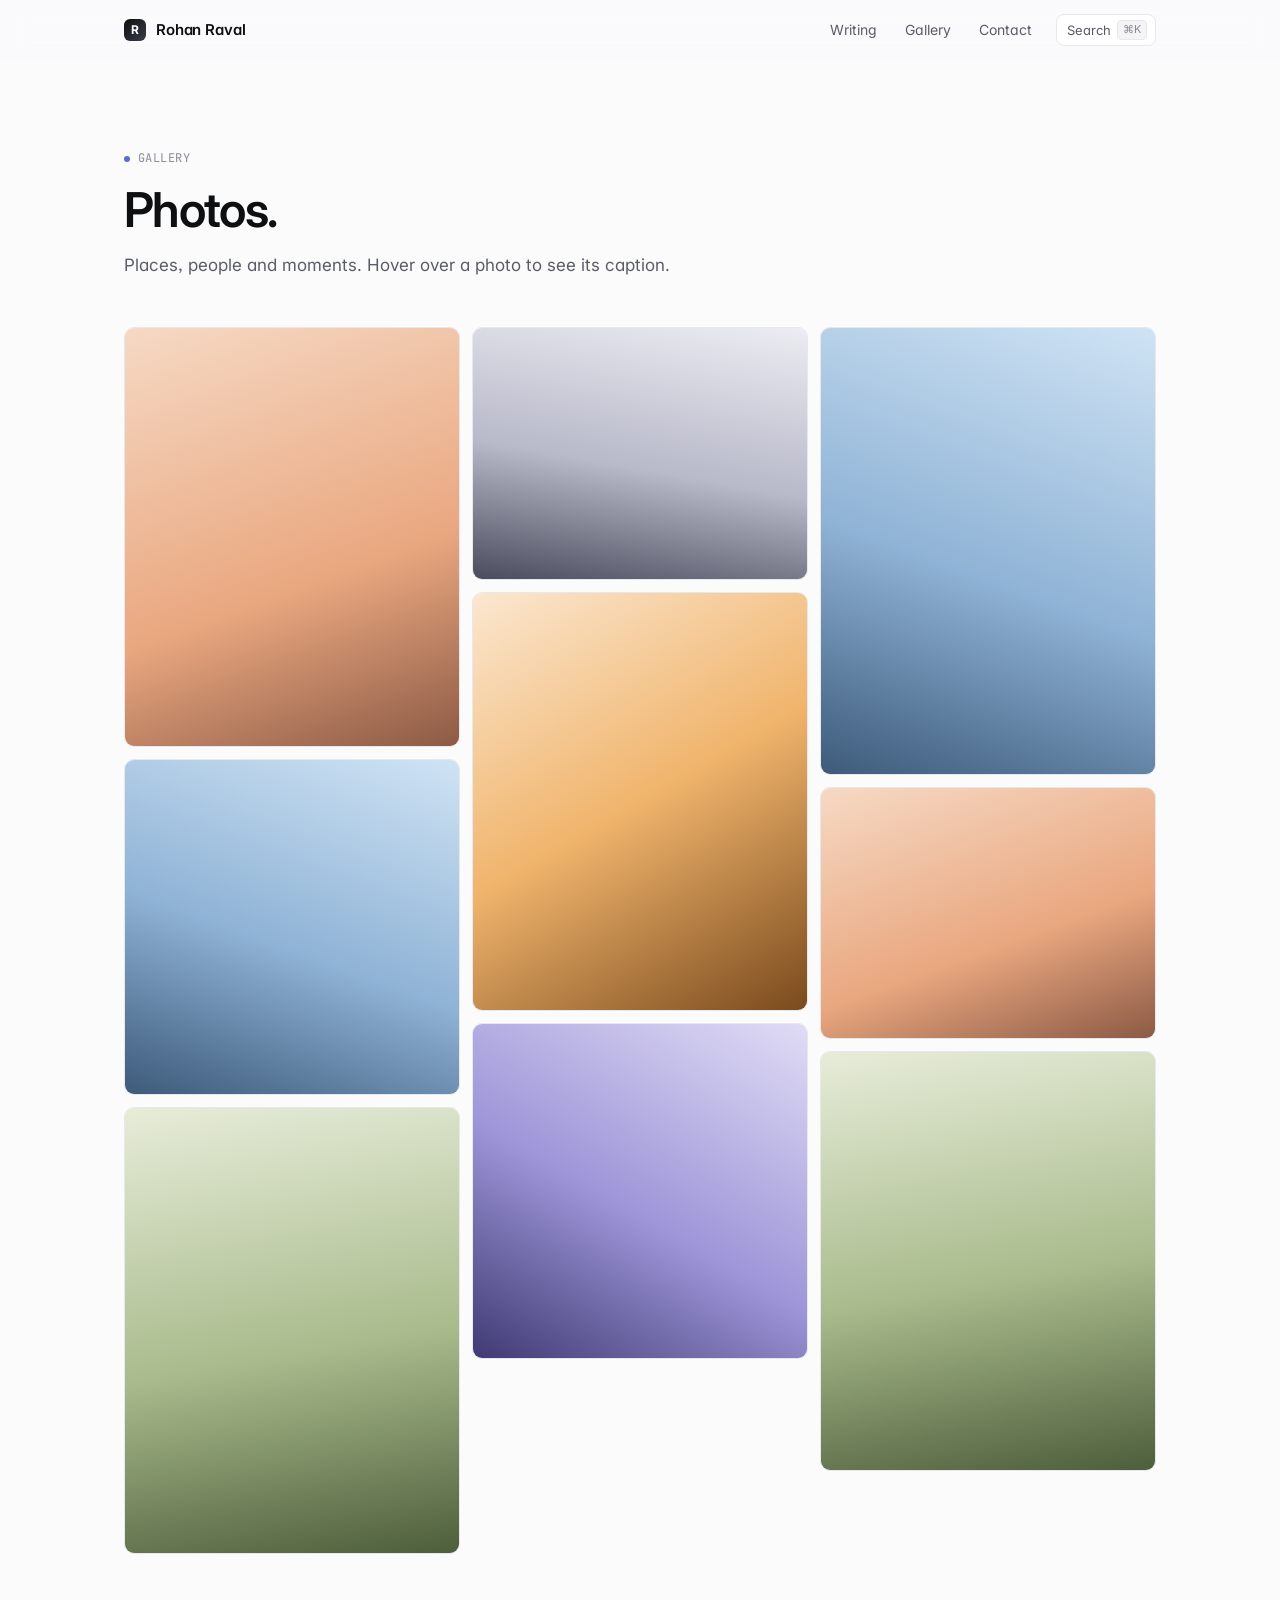
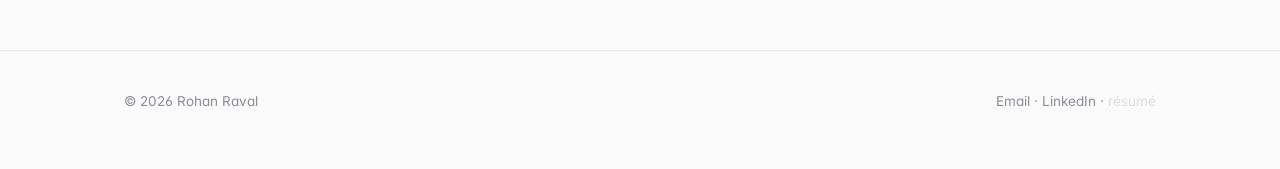
==== gallery.html @ f9b15b2a "Add Linear-inspired light-mode personal site Co-Authored-By: Claude Opus 5.5 <noreply@anthropic.com>" ====
<!doctype html>
<html lang="en">
<head>
  <meta charset="utf-8" />
  <meta name="viewport" content="width=device-width, initial-scale=1" />
  <title>Gallery · Rohan Raval</title>
  <link rel="preconnect" href="https://fonts.googleapis.com" />
  <link rel="preconnect" href="https://fonts.gstatic.com" crossorigin />
  <link href="https://fonts.googleapis.com/css2?family=Inter:wght@400;500;600;700&family=JetBrains+Mono:wght@400;500&display=swap" rel="stylesheet" />
  <link rel="stylesheet" href="assets/style.css" />
</head>
<body>

<nav class="nav">
  <div class="wrap">
    <a href="index.html" class="logo"><span class="logo-mark">R</span>Rohan Raval</a>
    <div class="nav-links">
      <a href="index.html#writing" class="hide-sm">Writing</a>
      <a href="gallery.html" class="hide-sm">Gallery</a>
      <a href="index.html#contact">Contact</a>
      <button class="kbd-btn" data-cmdk><span class="label">Search</span><kbd>⌘K</kbd></button>
    </div>
  </div>
</nav>

<section style="padding: 88px 0 96px">
  <div class="wrap">
    <div class="section-head reveal">
      <div>
        <p class="eyebrow"><span class="dot"></span>Gallery</p>
        <h2 class="title">Photos.</h2>
        <p class="sub">Places, people and moments. Hover over a photo to see its caption.</p>
      </div>
    </div>
    <!-- Replace each .ph div with <img src="photos/your-photo.jpg" alt="…"> -->
    <div class="gallery">
      <figure class="shot reveal"><div class="ph g1" style="aspect-ratio:4/5"></div><figcaption>San Diego, golden hour</figcaption></figure>
      <figure class="shot reveal"><div class="ph g2" style="aspect-ratio:1/1"></div><figcaption>La Jolla Cove</figcaption></figure>
      <figure class="shot reveal"><div class="ph g3" style="aspect-ratio:3/4"></div><figcaption>A hike somewhere green</figcaption></figure>
      <figure class="shot reveal"><div class="ph g4" style="aspect-ratio:4/3"></div><figcaption>Late night, building</figcaption></figure>
      <figure class="shot reveal"><div class="ph g5" style="aspect-ratio:4/5"></div><figcaption>Sunset drive</figcaption></figure>
      <figure class="shot reveal"><div class="ph g6" style="aspect-ratio:1/1"></div><figcaption>City lights</figcaption></figure>
      <figure class="shot reveal"><div class="ph g2" style="aspect-ratio:3/4"></div><figcaption>Coast</figcaption></figure>
      <figure class="shot reveal"><div class="ph g1" style="aspect-ratio:4/3"></div><figcaption>Desert road</figcaption></figure>
      <figure class="shot reveal"><div class="ph g3" style="aspect-ratio:4/5"></div><figcaption>Morning walk</figcaption></figure>
    </div>
  </div>
</section>

<footer>
  <div class="wrap">
    <span>© 2026 Rohan Raval</span>
    <span><a data-link="email">Email</a> · <a data-link="linkedin">LinkedIn</a> · <a href="resume.html" class="secret">résumé</a></span>
  </div>
</footer>
<script src="assets/site.js"></script>
</body>
</html>
---- assets/style.css ----
/* rraval.com — Linear-inspired, light mode */
:root {
  --bg: #fbfbfc;
  --bg-elev: #ffffff;
  --bg-sunk: #f4f4f6;
  --text: #0e0f11;
  --text-2: #5b5d66;
  --text-3: #8a8c96;
  --line: #e8e8ec;
  --line-2: #dcdce2;
  --accent: #5e6ad2;          /* Linear indigo */
  --accent-soft: #eef0ff;
  --green: #1f9d55;
  --radius: 12px;
  --shadow: 0 1px 2px rgba(16, 17, 20, .04), 0 8px 24px -12px rgba(16, 17, 20, .10);
  --max: 1080px;
  --font: "Inter", -apple-system, BlinkMacSystemFont, "Segoe UI", sans-serif;
  --mono: "JetBrains Mono", ui-monospace, SFMono-Regular, Menlo, monospace;
}

* { box-sizing: border-box; }
html { -webkit-text-size-adjust: 100%; scroll-behavior: smooth; }
body {
  margin: 0;
  background: var(--bg);
  color: var(--text);
  font-family: var(--font);
  font-size: 16px;
  line-height: 1.6;
  -webkit-font-smoothing: antialiased;
  font-feature-settings: "cv11", "ss01", "ss03";
}
a { color: inherit; text-decoration: none; }
img { max-width: 100%; display: block; }
::selection { background: var(--accent-soft); color: var(--accent); }

.wrap { max-width: var(--max); margin: 0 auto; padding: 0 24px; }
@media (max-width: 600px) { .wrap { padding: 0 16px; } }

/* ---------- Nav ---------- */
.nav {
  position: sticky; top: 0; z-index: 50;
  background: color-mix(in srgb, var(--bg) 80%, transparent);
  backdrop-filter: saturate(180%) blur(14px);
  -webkit-backdrop-filter: saturate(180%) blur(14px);
  border-bottom: 1px solid transparent;
  transition: border-color .2s;
}
.nav.scrolled { border-bottom-color: var(--line); }
.nav .wrap { display: flex; align-items: center; justify-content: space-between; height: 60px; }
.logo { display: flex; align-items: center; gap: 10px; font-weight: 600; letter-spacing: -.01em; font-size: 15px; }
.logo-mark {
  width: 22px; height: 22px; border-radius: 6px;
  background: linear-gradient(135deg, #0e0f11 0%, #3a3d4a 100%);
  color: #fff; display: grid; place-items: center; font-size: 12px; font-weight: 700;
}
.nav-links { display: flex; align-items: center; gap: 4px; }
.nav-links a {
  font-size: 14px; color: var(--text-2); padding: 6px 12px; border-radius: 8px;
  transition: color .15s, background .15s;
}
.nav-links a:hover { color: var(--text); background: var(--bg-sunk); }
.kbd-btn {
  display: inline-flex; align-items: center; gap: 6px;
  font: inherit; font-size: 13px; color: var(--text-2);
  background: var(--bg-elev); border: 1px solid var(--line); border-radius: 8px;
  padding: 5px 8px 5px 10px; cursor: pointer; margin-left: 8px;
  transition: border-color .15s;
}
.kbd-btn:hover { border-color: var(--line-2); color: var(--text); }
kbd {
  font-family: var(--font); font-size: 11px; color: var(--text-3);
  background: var(--bg-sunk); border: 1px solid var(--line); border-radius: 4px;
  padding: 1px 5px; line-height: 1.4;
}
@media (max-width: 640px) {
  .nav-links a.hide-sm { display: none; }
  .kbd-btn .label { display: none; }
}

/* ---------- Hero ---------- */
.hero { position: relative; padding: 120px 0 88px; overflow: hidden; }
.hero::before { /* faint grid, Linear-style */
  content: ""; position: absolute; inset: 0; z-index: -1;
  background-image:
    linear-gradient(var(--line) 1px, transparent 1px),
    linear-gradient(90deg, var(--line) 1px, transparent 1px);
  background-size: 64px 64px;
  mask-image: radial-gradient(ellipse 70% 60% at 50% 0%, #000 30%, transparent 75%);
  -webkit-mask-image: radial-gradient(ellipse 70% 60% at 50% 0%, #000 30%, transparent 75%);
  opacity: .7;
}
.hero::after { /* soft indigo glow */
  content: ""; position: absolute; z-index: -1; left: 50%; top: -220px;
  width: 900px; height: 520px; transform: translateX(-50%);
  background: radial-gradient(closest-side, rgba(94, 106, 210, .14), transparent);
  pointer-events: none;
}
.pill {
  display: inline-flex; align-items: center; gap: 8px;
  font-size: 13px; color: var(--text-2);
  background: var(--bg-elev); border: 1px solid var(--line); border-radius: 999px;
  padding: 4px 12px 4px 6px; box-shadow: var(--shadow);
  transition: border-color .15s;
}
.pill:hover { border-color: var(--line-2); }
.pill .tag {
  font-size: 11px; font-weight: 600; letter-spacing: .02em; color: var(--accent);
  background: var(--accent-soft); border-radius: 999px; padding: 2px 8px;
}
.pill .arrow { color: var(--text-3); transition: transform .15s; }
.pill:hover .arrow { transform: translateX(2px); }

h1.display {
  font-size: clamp(44px, 7.4vw, 84px);
  line-height: 1.02; letter-spacing: -.045em; font-weight: 600;
  margin: 28px 0 0; max-width: 14ch;
  background: linear-gradient(180deg, #0e0f11 30%, #5b5d66 100%);
  -webkit-background-clip: text; background-clip: text; color: transparent;
}
.lede { font-size: clamp(17px, 2vw, 20px); color: var(--text-2); max-width: 54ch; margin: 24px 0 0; letter-spacing: -.01em; }
.hero-actions { display: flex; flex-wrap: wrap; gap: 10px; margin-top: 36px; }

.btn {
  display: inline-flex; align-items: center; gap: 8px;
  font: inherit; font-size: 14px; font-weight: 500;
  height: 40px; padding: 0 16px; border-radius: 10px; cursor: pointer;
  border: 1px solid var(--line); background: var(--bg-elev); color: var(--text);
  box-shadow: 0 1px 1px rgba(16,17,20,.04);
  transition: background .15s, border-color .15s, transform .1s;
}
.btn:hover { border-color: var(--line-2); background: #fff; }
.btn:active { transform: translateY(1px); }
.btn.primary { background: var(--text); color: #fff; border-color: var(--text); }
.btn.primary:hover { background: #24262c; }

/* ---------- Sections ---------- */
section.block { padding: 96px 0; border-top: 1px solid var(--line); }
.eyebrow {
  font-family: var(--mono); font-size: 12px; color: var(--text-3);
  letter-spacing: .04em; text-transform: uppercase; margin: 0 0 16px;
  display: flex; align-items: center; gap: 8px;
}
.eyebrow .dot { width: 6px; height: 6px; border-radius: 50%; background: var(--accent); }
h2.title {
  font-size: clamp(30px, 4.4vw, 48px); line-height: 1.08; letter-spacing: -.035em;
  font-weight: 600; margin: 0; max-width: 20ch;
}
.sub { color: var(--text-2); font-size: 17px; max-width: 56ch; margin: 16px 0 0; }
.section-head { display: flex; align-items: end; justify-content: space-between; gap: 24px; flex-wrap: wrap; margin-bottom: 48px; }
.link-arrow { font-size: 14px; color: var(--text-2); display: inline-flex; gap: 6px; align-items: center; }
.link-arrow:hover { color: var(--text); }

/* ---------- Contact (the centrepiece) ---------- */
.contact-grid {
  display: grid; grid-template-columns: repeat(12, 1fr); gap: 16px;
}
.card {
  background: var(--bg-elev); border: 1px solid var(--line); border-radius: var(--radius);
  box-shadow: var(--shadow); padding: 24px; position: relative; overflow: hidden;
  transition: border-color .2s, transform .2s;
}
a.card:hover { border-color: var(--line-2); transform: translateY(-2px); }
.card h3 { margin: 0; font-size: 17px; font-weight: 600; letter-spacing: -.015em; }
.card p { margin: 8px 0 0; color: var(--text-2); font-size: 14.5px; }
.card .meta { font-family: var(--mono); font-size: 12px; color: var(--text-3); margin-top: 20px; display: flex; align-items: center; justify-content: space-between; gap: 8px; }
.card .icon {
  width: 36px; height: 36px; border-radius: 9px; display: grid; place-items: center;
  background: var(--bg-sunk); border: 1px solid var(--line); margin-bottom: 20px;
}
.card .icon svg { width: 18px; height: 18px; color: var(--text); }

.c-cal   { grid-column: span 7; background:
  radial-gradient(120% 100% at 100% 0%, rgba(94,106,210,.10), transparent 55%), var(--bg-elev); }
.c-email { grid-column: span 5; }
.c-li    { grid-column: span 4; }
.c-form  { grid-column: span 8; }
@media (max-width: 860px) {
  .c-cal, .c-email, .c-li, .c-form { grid-column: span 12; }
}
.c-cal h3 { font-size: 22px; }
.copy-row {
  display: flex; align-items: center; justify-content: space-between; gap: 8px;
  margin-top: 16px; padding: 10px 12px; border-radius: 9px;
  background: var(--bg-sunk); border: 1px solid var(--line);
  font-family: var(--mono); font-size: 13.5px; word-break: break-all;
}
.copy-btn {
  font: inherit; font-family: var(--font); font-size: 12px; color: var(--text-2); cursor: pointer;
  background: var(--bg-elev); border: 1px solid var(--line); border-radius: 6px; padding: 3px 8px; flex-shrink: 0;
}
.copy-btn:hover { color: var(--text); border-color: var(--line-2); }
.status {
  display: inline-flex; align-items: center; gap: 6px; font-size: 12.5px; color: var(--green);
  background: #eaf7ef; border: 1px solid #cdebd8; border-radius: 999px; padding: 3px 10px; margin-top: 16px;
}
.status::before { content: ""; width: 6px; height: 6px; border-radius: 50%; background: var(--green); box-shadow: 0 0 0 3px rgba(31,157,85,.18); animation: pulse 2s infinite; }
@keyframes pulse { 50% { box-shadow: 0 0 0 6px rgba(31,157,85,0); } }

form.msg { display: grid; grid-template-columns: 1fr 1fr; gap: 10px; margin-top: 20px; }
form.msg .full { grid-column: 1 / -1; }
@media (max-width: 540px) { form.msg { grid-template-columns: 1fr; } }
.field {
  width: 100%; font: inherit; font-size: 14.5px; color: var(--text);
  background: var(--bg); border: 1px solid var(--line); border-radius: 9px; padding: 10px 12px;
  transition: border-color .15s, box-shadow .15s; outline: none;
}
.field:focus { border-color: var(--accent); box-shadow: 0 0 0 3px var(--accent-soft); }
textarea.field { min-height: 110px; resize: vertical; }
.chips { display: flex; flex-wrap: wrap; gap: 6px; }
.chip {
  font: inherit; font-size: 13px; color: var(--text-2); cursor: pointer;
  background: var(--bg); border: 1px solid var(--line); border-radius: 999px; padding: 5px 12px;
  transition: all .15s;
}
.chip:hover { border-color: var(--line-2); color: var(--text); }
.chip[aria-pressed="true"] { background: var(--accent-soft); border-color: #c9cdf5; color: var(--accent); }
.form-foot { display: flex; align-items: center; justify-content: space-between; gap: 12px; flex-wrap: wrap; }
.form-note { font-size: 13px; color: var(--text-3); }

/* ---------- Writing ---------- */
.posts { border-top: 1px solid var(--line); }
.post-row {
  display: grid; grid-template-columns: 120px 1fr auto; gap: 24px; align-items: baseline;
  padding: 22px 4px; border-bottom: 1px solid var(--line);
  transition: background .15s;
}
.post-row:hover { background: linear-gradient(90deg, transparent, var(--bg-sunk) 20%, var(--bg-sunk) 80%, transparent); }
.post-row .date { font-family: var(--mono); font-size: 12.5px; color: var(--text-3); }
.post-row h3 { margin: 0; font-size: 18px; font-weight: 500; letter-spacing: -.015em; }
.post-row p { margin: 4px 0 0; color: var(--text-2); font-size: 14.5px; }
.post-row .tag { font-size: 12px; color: var(--text-2); border: 1px solid var(--line); border-radius: 999px; padding: 2px 10px; white-space: nowrap; }
@media (max-width: 640px) {
  .post-row { grid-template-columns: 1fr; gap: 4px; }
  .post-row .tag { justify-self: start; margin-top: 8px; }
}

/* ---------- Merlo feature ---------- */
.feature {
  display: grid; grid-template-columns: 1fr 1fr; gap: 48px; align-items: center;
}
@media (max-width: 860px) { .feature { grid-template-columns: 1fr; } }
.window {
  background: var(--bg-elev); border: 1px solid var(--line); border-radius: 14px; box-shadow: var(--shadow);
  overflow: hidden;
}
.window-bar { display: flex; gap: 6px; padding: 12px 14px; border-bottom: 1px solid var(--line); background: var(--bg); }
.window-bar span { width: 10px; height: 10px; border-radius: 50%; background: var(--line-2); }
.window-body { padding: 20px; display: grid; gap: 10px; }
.wline { height: 10px; border-radius: 6px; background: var(--bg-sunk); }
.wrow { display: flex; align-items: center; gap: 10px; padding: 10px; border: 1px solid var(--line); border-radius: 9px; font-size: 13.5px; }
.wrow .b { width: 8px; height: 8px; border-radius: 50%; }
.wrow .grow { flex: 1; color: var(--text-2); }
.wrow .mono { font-family: var(--mono); font-size: 12px; color: var(--text-3); }

/* ---------- Gallery ---------- */
.gallery { columns: 3 260px; column-gap: 12px; }
.shot {
  break-inside: avoid; margin: 0 0 12px; border-radius: 10px; overflow: hidden; position: relative;
  border: 1px solid var(--line); cursor: zoom-in;
}
.shot .ph { width: 100%; }
.shot figcaption {
  position: absolute; left: 0; right: 0; bottom: 0; padding: 28px 12px 10px;
  font-size: 13px; color: #fff; background: linear-gradient(transparent, rgba(0,0,0,.45));
  opacity: 0; transition: opacity .2s;
}
.shot:hover figcaption { opacity: 1; }
.peek { display: grid; grid-template-columns: repeat(4, 1fr); gap: 10px; }
@media (max-width: 640px) { .peek { grid-template-columns: repeat(2, 1fr); } }
.peek .ph { aspect-ratio: 4/5; border-radius: 10px; border: 1px solid var(--line); }

/* ---------- Article ---------- */
.article { max-width: 680px; margin: 0 auto; padding: 96px 0 64px; }
.article h1 { font-size: clamp(36px, 5.6vw, 56px); line-height: 1.06; letter-spacing: -.04em; font-weight: 600; margin: 16px 0 0; }
.article .byline { display: flex; gap: 12px; align-items: center; color: var(--text-3); font-size: 14px; margin-top: 24px; }
.article .cover { aspect-ratio: 16/9; border-radius: 14px; border: 1px solid var(--line); margin: 48px 0; }
.prose { font-size: 18px; line-height: 1.75; color: #24262c; }
.prose p { margin: 0 0 1.3em; }
.prose h2 { font-size: 26px; letter-spacing: -.025em; margin: 2em 0 .6em; line-height: 1.2; color: var(--text); }
.prose blockquote {
  margin: 2em 0; padding: 0 0 0 20px; border-left: 2px solid var(--accent);
  font-size: 22px; line-height: 1.5; letter-spacing: -.015em; color: var(--text);
}
.prose .callout {
  background: var(--bg-elev); border: 1px solid var(--line); border-radius: 12px; padding: 18px 20px;
  font-size: 15.5px; box-shadow: var(--shadow); margin: 2em 0;
}
.prose a { color: var(--accent); text-decoration: underline; text-underline-offset: 3px; text-decoration-color: #c9cdf5; }
.progress { position: fixed; top: 0; left: 0; height: 2px; background: var(--accent); width: 0; z-index: 60; }

/* ---------- Resume ---------- */
.resume { max-width: 760px; margin: 0 auto; padding: 96px 0 64px; }
.r-item { display: grid; grid-template-columns: 140px 1fr; gap: 24px; padding: 20px 0; border-bottom: 1px solid var(--line); }
.r-item .when { font-family: var(--mono); font-size: 12.5px; color: var(--text-3); padding-top: 3px; }
.r-item h3 { margin: 0; font-size: 16.5px; font-weight: 600; }
.r-item p { margin: 4px 0 0; color: var(--text-2); font-size: 15px; }
@media (max-width: 600px) { .r-item { grid-template-columns: 1fr; gap: 4px; } }
.found {
  font-size: 13px; color: var(--accent); background: var(--accent-soft); border-radius: 8px;
  padding: 8px 12px; display: inline-block; margin-bottom: 24px;
}

/* ---------- Footer ---------- */
footer { border-top: 1px solid var(--line); padding: 40px 0 56px; color: var(--text-3); font-size: 13.5px; }
footer .wrap { display: flex; justify-content: space-between; gap: 16px; flex-wrap: wrap; }
footer a:hover { color: var(--text); }
.secret { color: var(--line-2); transition: color .3s; }
.secret:hover { color: var(--text-3); }

/* ---------- Command menu (⌘K) ---------- */
.cmdk-backdrop {
  position: fixed; inset: 0; z-index: 100; background: rgba(250,250,252,.6);
  backdrop-filter: blur(4px); -webkit-backdrop-filter: blur(4px);
  display: none; align-items: flex-start; justify-content: center; padding: 14vh 16px 0;
}
.cmdk-backdrop.open { display: flex; animation: fade .12s ease-out; }
.cmdk {
  width: 100%; max-width: 560px; background: var(--bg-elev); border: 1px solid var(--line-2);
  border-radius: 14px; box-shadow: 0 24px 64px -16px rgba(16,17,20,.25); overflow: hidden;
  animation: pop .14s ease-out;
}
.cmdk input {
  width: 100%; border: 0; outline: 0; font: inherit; font-size: 16px; padding: 18px 20px;
  border-bottom: 1px solid var(--line); background: transparent; color: var(--text);
}
.cmdk ul { list-style: none; margin: 0; padding: 6px; max-height: 340px; overflow: auto; }
.cmdk li {
  display: flex; align-items: center; justify-content: space-between; gap: 12px;
  padding: 10px 12px; border-radius: 8px; font-size: 14.5px; cursor: pointer; color: var(--text-2);
}
.cmdk li.active { background: var(--bg-sunk); color: var(--text); }
.cmdk li .hint { font-size: 12px; color: var(--text-3); }
.cmdk .group { font-size: 11.5px; color: var(--text-3); padding: 10px 12px 4px; cursor: default; }
@keyframes fade { from { opacity: 0; } }
@keyframes pop { from { opacity: 0; transform: scale(.98) translateY(-4px); } }

.toast {
  position: fixed; left: 50%; bottom: 24px; transform: translateX(-50%) translateY(20px);
  background: var(--text); color: #fff; font-size: 13.5px; padding: 9px 14px; border-radius: 10px;
  opacity: 0; transition: all .25s; z-index: 120; pointer-events: none;
}
.toast.show { opacity: 1; transform: translateX(-50%) translateY(0); }

/* reveal on scroll */
.reveal { opacity: 0; transform: translateY(14px); transition: opacity .7s ease, transform .7s ease; }
.reveal.in { opacity: 1; transform: none; }
@media (prefers-reduced-motion: reduce) {
  .reveal { opacity: 1; transform: none; transition: none; }
  html { scroll-behavior: auto; }
}

/* placeholder photo gradients */
.ph { background: var(--bg-sunk); }
.ph.g1 { background: linear-gradient(160deg, #f6d9c4, #e9a77f 60%, #8c5a45); }
.ph.g2 { background: linear-gradient(200deg, #cfe3f4, #8fb3d6 55%, #3d5a7a); }
.ph.g3 { background: linear-gradient(170deg, #e7ecd9, #a9bb8c 55%, #4d5e3b); }
.ph.g4 { background: linear-gradient(190deg, #ececf2, #b8b9c9 55%, #4a4b5c); }
.ph.g5 { background: linear-gradient(150deg, #fbe7d0, #f0b46c 50%, #7a4a1d); }
.ph.g6 { background: linear-gradient(210deg, #e0dcf5, #9d95d8 55%, #3f3a73); }
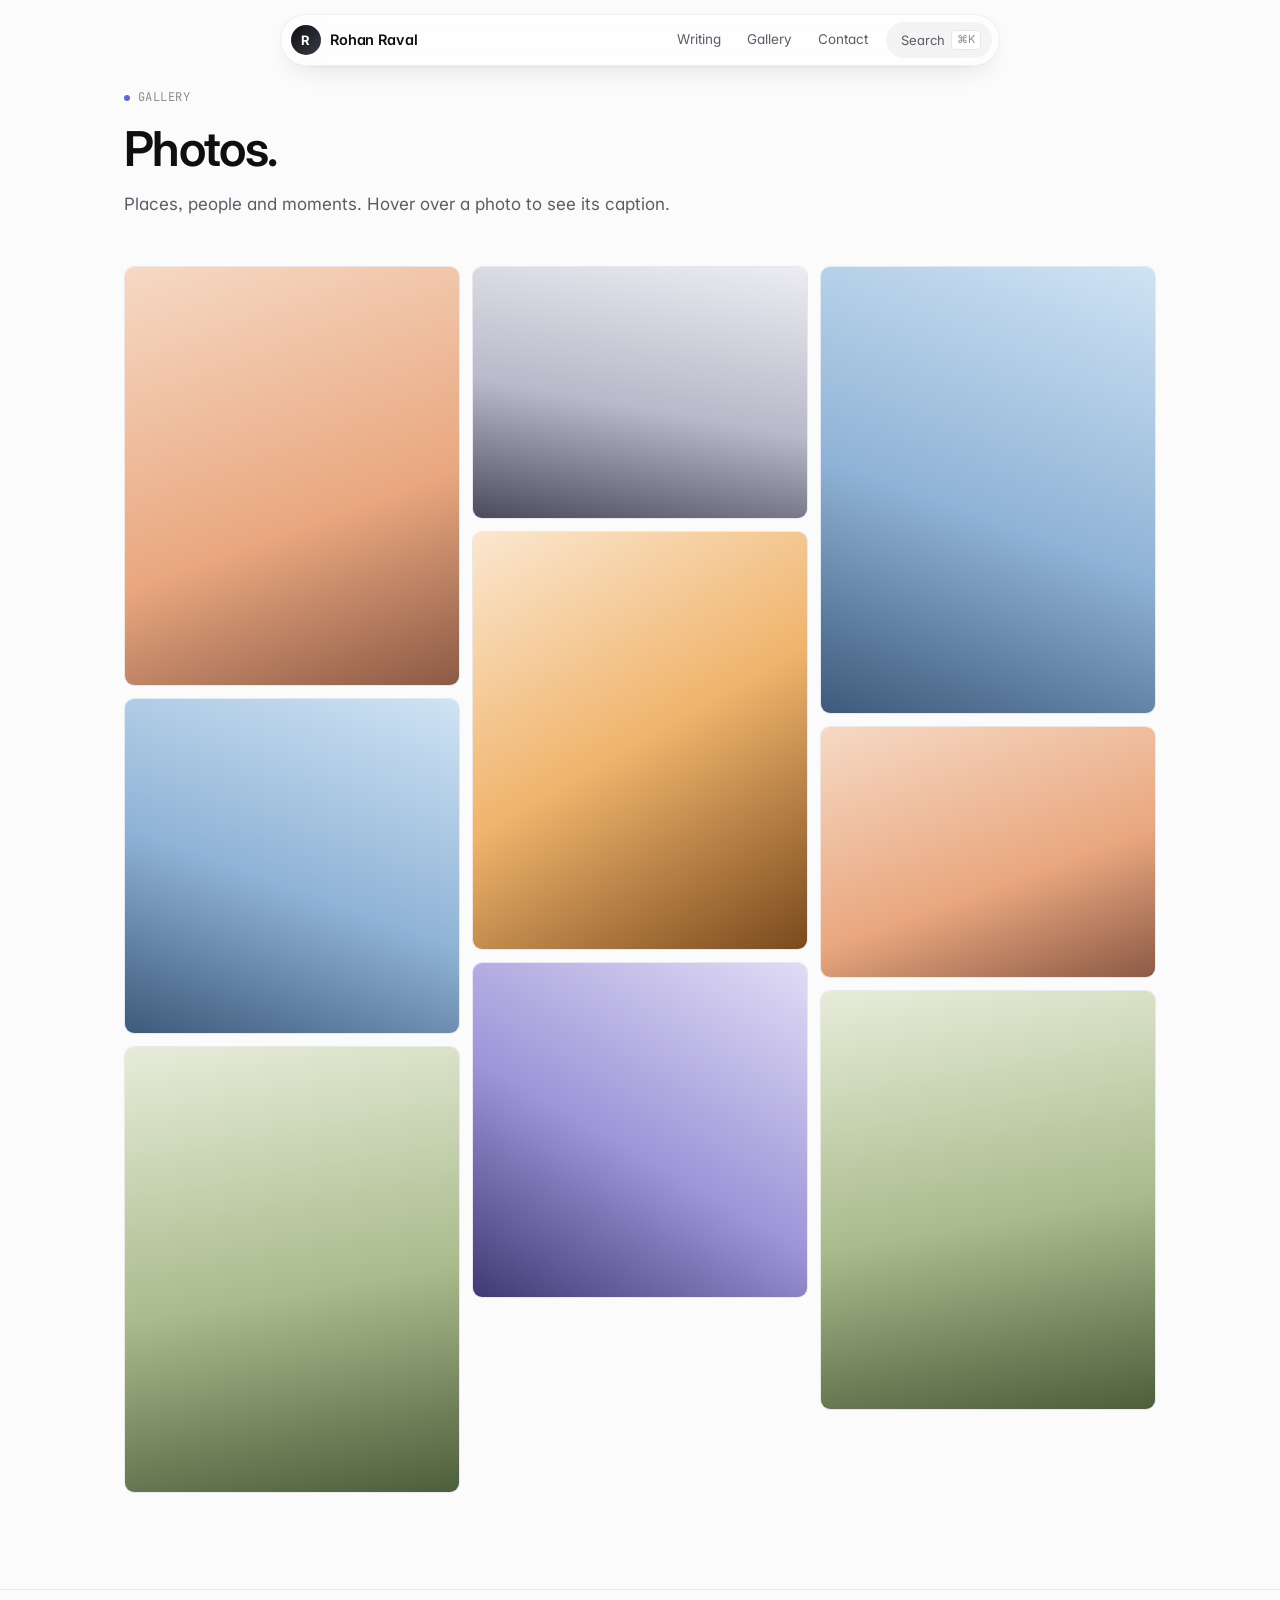
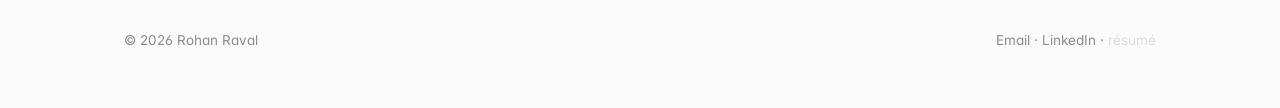
==== commit 1562e996: "Replace stacked top bars with a floating capsule nav Co-Authored-By: Claude Opus 5.5 <noreply@anthro" ====
--- a/gallery.html
+++ b/gallery.html
@@ -13,7 +13,7 @@
 
 <nav class="nav">
   <div class="wrap">
-    <a href="index.html" class="logo"><span class="logo-mark">R</span>Rohan Raval</a>
+    <a href="index.html" class="logo"><span class="logo-mark">R</span><span class="name">Rohan Raval</span></a>
     <div class="nav-links">
       <a href="index.html#writing" class="hide-sm">Writing</a>
       <a href="gallery.html" class="hide-sm">Gallery</a>
--- a/assets/style.css
+++ b/assets/style.css
@@ -358,3 +358,169 @@
 .ph.g4 { background: linear-gradient(190deg, #ececf2, #b8b9c9 55%, #4a4b5c); }
 .ph.g5 { background: linear-gradient(150deg, #fbe7d0, #f0b46c 50%, #7a4a1d); }
 .ph.g6 { background: linear-gradient(210deg, #e0dcf5, #9d95d8 55%, #3f3a73); }
+
+/* =====================================================================
+   Apple-style story presentation
+   ===================================================================== */
+:root { --apple-blue: #0071e3; }
+.pill-btn {
+  display: inline-flex; align-items: center; justify-content: center;
+  font-size: 15px; font-weight: 500; height: 38px; padding: 0 20px; border-radius: 999px;
+  background: var(--apple-blue); color: #fff; transition: background .15s;
+}
+.pill-btn:hover { background: #0077ed; }
+.pill-btn.ghost { background: transparent; color: var(--apple-blue); border: 1px solid var(--apple-blue); }
+.pill-btn.ghost:hover { background: var(--apple-blue); color: #fff; }
+.chev { color: var(--apple-blue); font-size: 17px; display: inline-flex; gap: 4px; align-items: center; }
+.chev:hover { text-decoration: underline; text-underline-offset: 3px; }
+.chev::after { content: "›"; font-size: 1.2em; line-height: 1; }
+
+/* ---- Home: product-style tiles ---- */
+.tiles { display: grid; grid-template-columns: 1fr 1fr; gap: 12px; }
+.tile {
+  position: relative; overflow: hidden; border-radius: 20px; text-align: center;
+  background: #f5f5f7; padding: 56px 32px 0; min-height: 580px;
+  display: flex; flex-direction: column; align-items: center;
+}
+.tile.wide { grid-column: 1 / -1; min-height: 640px; padding-top: 64px; }
+.tile .kicker { font-size: 13px; font-weight: 600; letter-spacing: .02em; color: #bf4800; margin: 0 0 6px; }
+.tile h3 { font-size: clamp(32px, 4.4vw, 48px); line-height: 1.07; letter-spacing: -.03em; font-weight: 600; margin: 0; max-width: 16ch; }
+.tile.wide h3 { font-size: clamp(40px, 5.8vw, 64px); }
+.tile .tagline { font-size: clamp(18px, 2vw, 24px); color: #1d1d1f; margin: 10px 0 0; letter-spacing: -.01em; }
+.tile .ctas { display: flex; gap: 14px; align-items: center; margin-top: 20px; flex-wrap: wrap; justify-content: center; }
+.tile .visual {
+  margin-top: auto; width: 86%; max-width: 760px; aspect-ratio: 16/8;
+  border-radius: 18px 18px 0 0; transform: translateY(24px);
+  transition: transform .8s cubic-bezier(.2,.8,.2,1); box-shadow: 0 -10px 40px -20px rgba(0,0,0,.25);
+}
+.tile:hover .visual { transform: translateY(8px); }
+.tile.dark { background: #000; color: #f5f5f7; }
+.tile.dark .tagline { color: #f5f5f7; }
+.tile.dark .kicker { color: #f5b14b; }
+.visual.big-num {
+  display: grid; place-items: center; background: linear-gradient(180deg, #fff, #ececf0);
+  font-size: clamp(64px, 10vw, 140px); font-weight: 700; letter-spacing: -.05em;
+}
+.visual.big-num span {
+  background: linear-gradient(90deg, #5e6ad2, #c06bd8 50%, #f08a5d);
+  -webkit-background-clip: text; background-clip: text; color: transparent;
+}
+@media (max-width: 760px) {
+  .tiles { grid-template-columns: 1fr; }
+  .tile, .tile.wide { min-height: 480px; padding: 44px 20px 0; }
+}
+
+/* ---- Story page: product-page layout ---- */
+.localnav {
+  position: sticky; top: 0; z-index: 55; height: 52px;
+  background: rgba(251,251,252,.72); backdrop-filter: saturate(180%) blur(20px);
+  -webkit-backdrop-filter: saturate(180%) blur(20px); border-bottom: 1px solid var(--line);
+}
+.localnav .wrap { height: 100%; display: flex; align-items: center; justify-content: space-between; gap: 16px; }
+.localnav .ln-title { font-size: 19px; font-weight: 600; letter-spacing: -.02em; white-space: nowrap; overflow: hidden; text-overflow: ellipsis; }
+.localnav .ln-right { display: flex; align-items: center; gap: 20px; font-size: 12.5px; color: var(--text-2); }
+.localnav .ln-right a:not(.pill-btn):hover { color: var(--text); }
+.localnav .pill-btn { height: 28px; font-size: 12.5px; padding: 0 12px; }
+@media (max-width: 640px) { .localnav .ln-link { display: none; } }
+
+.p-hero { text-align: center; padding: 72px 0 0; overflow: hidden; }
+.p-hero .kicker { font-size: 17px; font-weight: 600; color: #bf4800; margin: 0; }
+.p-hero h1 {
+  font-size: clamp(48px, 9vw, 112px); line-height: 1.02; letter-spacing: -.05em; font-weight: 700;
+  margin: 8px auto 0; max-width: 12ch;
+  background: linear-gradient(180deg, #1d1d1f 40%, #6e6e73);
+  -webkit-background-clip: text; background-clip: text; color: transparent;
+}
+.p-hero .tagline { font-size: clamp(20px, 2.6vw, 28px); color: var(--text-2); margin: 18px auto 0; max-width: 30ch; letter-spacing: -.015em; line-height: 1.3; }
+.p-hero .meta { margin-top: 18px; font-size: 14px; color: var(--text-3); }
+.p-hero .visual {
+  width: min(1100px, 92%); aspect-ratio: 16/8; margin: 56px auto 0; border-radius: 28px;
+  box-shadow: 0 30px 80px -30px rgba(40,40,80,.35);
+  transform: scale(.92); transition: transform 1.2s cubic-bezier(.2,.8,.2,1);
+}
+.p-hero .visual.in { transform: scale(1); }
+
+.p-section { padding: 120px 0; }
+.p-section.gray { background: #f5f5f7; }
+.p-head { text-align: center; max-width: 800px; margin: 0 auto 56px; }
+.p-head h2 { font-size: clamp(36px, 5.6vw, 64px); line-height: 1.05; letter-spacing: -.04em; font-weight: 700; margin: 0; }
+.p-head p { font-size: clamp(18px, 2vw, 21px); color: var(--text-2); margin: 16px 0 0; line-height: 1.45; }
+
+/* horizontal "highlights" gallery */
+.highlights { display: flex; gap: 20px; overflow-x: auto; scroll-snap-type: x mandatory; padding: 4px max(24px, calc((100vw - var(--max)) / 2 + 24px)) 24px; scrollbar-width: none; }
+.highlights::-webkit-scrollbar { display: none; }
+.hl {
+  flex: 0 0 min(400px, 82vw); scroll-snap-align: center; border-radius: 24px; background: #fff;
+  border: 1px solid var(--line); overflow: hidden; display: flex; flex-direction: column;
+}
+.hl .ph { aspect-ratio: 4/3; }
+.hl div.txt { padding: 24px 28px 30px; }
+.hl .n { font-family: var(--mono); font-size: 12px; color: var(--text-3); }
+.hl h3 { margin: 6px 0 0; font-size: 22px; letter-spacing: -.02em; line-height: 1.2; }
+.hl p { margin: 8px 0 0; color: var(--text-2); font-size: 15.5px; }
+
+/* giant stats */
+.stats { display: grid; grid-template-columns: repeat(3, 1fr); gap: 24px; text-align: center; }
+@media (max-width: 760px) { .stats { grid-template-columns: 1fr; gap: 48px; } }
+.stat .num {
+  font-size: clamp(64px, 9vw, 120px); font-weight: 700; letter-spacing: -.05em; line-height: 1;
+  background: linear-gradient(90deg, #5e6ad2, #c06bd8 55%, #f08a5d);
+  -webkit-background-clip: text; background-clip: text; color: transparent;
+}
+.stat .lbl { margin-top: 12px; font-size: 17px; color: var(--text-2); }
+
+/* big statement / quote */
+.statement { text-align: center; font-size: clamp(30px, 4.6vw, 56px); line-height: 1.12; letter-spacing: -.035em; font-weight: 600; max-width: 22ch; margin: 0 auto; }
+.statement .dim { color: #c7c7cc; }
+
+/* story text, narrow column */
+.p-prose { max-width: 680px; margin: 0 auto; font-size: 19px; line-height: 1.7; color: #1d1d1f; }
+.p-prose p { margin: 0 0 1.2em; }
+.p-prose h3 { font-size: 28px; letter-spacing: -.025em; margin: 1.6em 0 .5em; line-height: 1.2; }
+
+/* lessons bento */
+.bento { display: grid; grid-template-columns: repeat(6, 1fr); gap: 16px; }
+.bento > div { background: #fff; border-radius: 24px; padding: 32px; border: 1px solid var(--line); min-height: 220px; display: flex; flex-direction: column; justify-content: flex-end; }
+.bento .b1 { grid-column: span 4; } .bento .b2 { grid-column: span 2; }
+.bento .b3 { grid-column: span 2; } .bento .b4 { grid-column: span 4; }
+.bento .big { font-size: clamp(28px, 3.4vw, 40px); font-weight: 700; letter-spacing: -.035em; line-height: 1.08; }
+.bento p { color: var(--text-2); margin: 10px 0 0; font-size: 16px; }
+.bento .b1 { background: linear-gradient(135deg, #eef0ff, #fff 70%); }
+.bento .b4 { background: linear-gradient(135deg, #fff4ea, #fff 70%); }
+@media (max-width: 760px) { .bento > div { grid-column: span 6 !important; } }
+
+.p-cta { text-align: center; padding: 140px 0; }
+.p-cta h2 { font-size: clamp(40px, 6.4vw, 72px); letter-spacing: -.045em; line-height: 1.04; margin: 0; font-weight: 700; }
+.p-cta p { font-size: 21px; color: var(--text-2); margin: 14px 0 28px; }
+.p-cta .ctas { display: flex; gap: 14px; justify-content: center; flex-wrap: wrap; align-items: center; }
+.next-story { border-top: 1px solid var(--line); padding: 48px 0; }
+.next-story a { display: flex; justify-content: space-between; align-items: center; gap: 16px; }
+.next-story .lbl { font-size: 13px; color: var(--text-3); }
+.next-story h4 { margin: 4px 0 0; font-size: 24px; letter-spacing: -.02em; }
+
+/* =====================================================================
+   Floating capsule nav (replaces the full-width bar everywhere)
+   ===================================================================== */
+.nav {
+  position: fixed; top: 14px; left: 50%; transform: translateX(-50%);
+  width: min(720px, calc(100% - 24px)); height: 52px; border-radius: 999px;
+  background: rgba(255, 255, 255, .62);
+  backdrop-filter: saturate(180%) blur(18px); -webkit-backdrop-filter: saturate(180%) blur(18px);
+  border: 1px solid rgba(16, 17, 20, .06);
+  box-shadow: 0 1px 1px rgba(16,17,20,.03), 0 10px 30px -14px rgba(16,17,20,.18);
+  transition: background .25s, box-shadow .25s, width .35s cubic-bezier(.2,.8,.2,1);
+}
+.nav.scrolled { background: rgba(255,255,255,.82); border-color: rgba(16,17,20,.08); box-shadow: 0 1px 1px rgba(16,17,20,.04), 0 14px 36px -14px rgba(16,17,20,.24); }
+.nav .wrap { max-width: none; height: 100%; padding: 0 7px 0 10px; }
+.logo { gap: 9px; font-size: 14.5px; }
+.logo-mark { width: 30px; height: 30px; border-radius: 50%; font-size: 13px; }
+.nav-links { gap: 2px; }
+.nav-links a { font-size: 13.5px; padding: 7px 12px; border-radius: 999px; }
+.nav-links a:hover { background: rgba(16,17,20,.05); }
+.kbd-btn { border-radius: 999px; height: 36px; padding: 0 10px 0 14px; margin-left: 4px; background: rgba(16,17,20,.04); border-color: transparent; }
+.kbd-btn:hover { background: rgba(16,17,20,.07); border-color: transparent; }
+.kbd-btn kbd { background: #fff; }
+.nav-links a.nav-cta { background: var(--text); color: #fff; padding: 8px 16px; margin-left: 6px; }
+.nav-links a.nav-cta:hover { background: #24262c; color: #fff; }
+.p-hero { padding-top: 140px; }
+@media (max-width: 640px) { .logo .name { display: none; } }
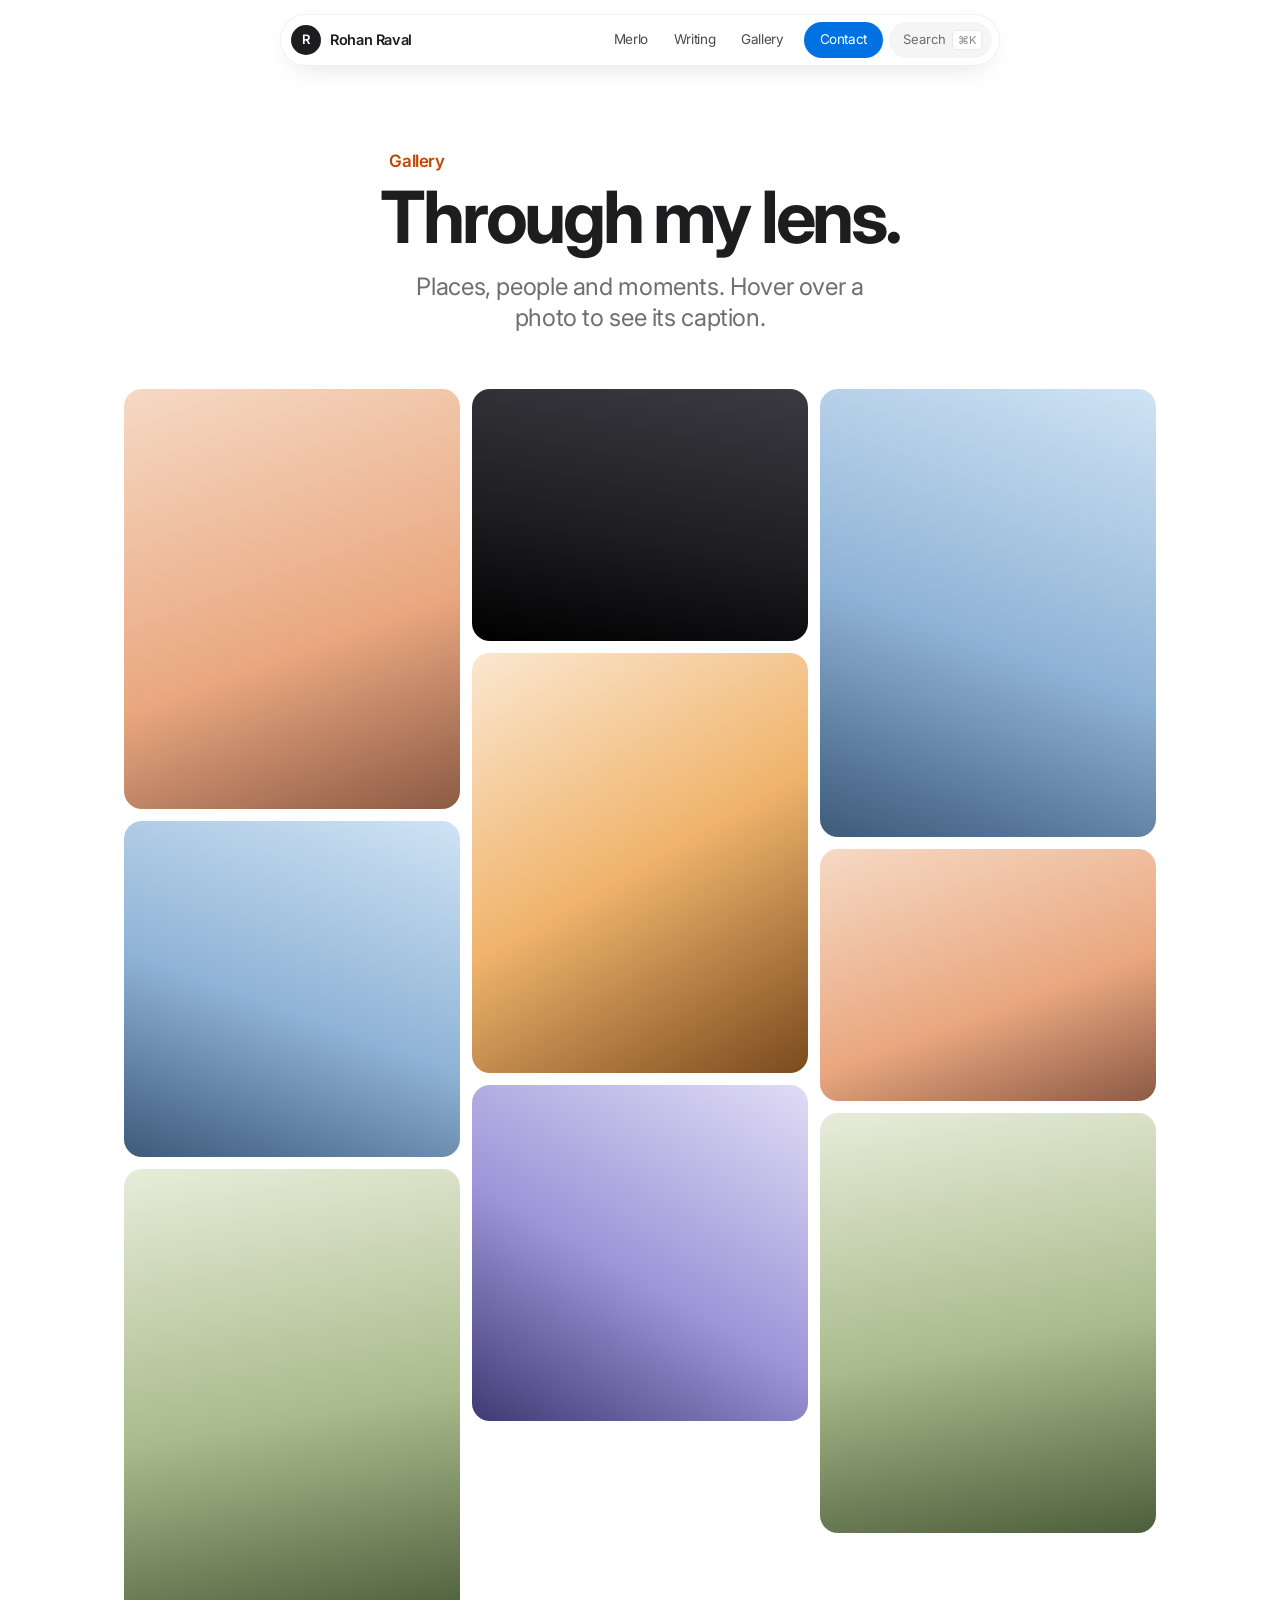
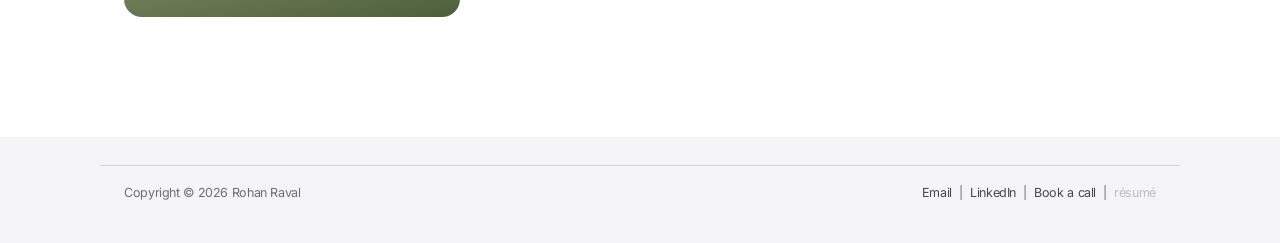
==== commit 836ae791: "Apple-style redesign; real LinkedIn and Calendly; reorder home (Merlo, Writing, Contact) Co-Authored" ====
--- a/gallery.html
+++ b/gallery.html
@@ -6,7 +6,7 @@
   <title>Gallery · Rohan Raval</title>
   <link rel="preconnect" href="https://fonts.googleapis.com" />
   <link rel="preconnect" href="https://fonts.gstatic.com" crossorigin />
-  <link href="https://fonts.googleapis.com/css2?family=Inter:wght@400;500;600;700&family=JetBrains+Mono:wght@400;500&display=swap" rel="stylesheet" />
+  <link href="https://fonts.googleapis.com/css2?family=Inter:wght@400;500;600;700&display=swap" rel="stylesheet" />
   <link rel="stylesheet" href="assets/style.css" />
 </head>
 <body>
@@ -15,22 +15,21 @@
   <div class="wrap">
     <a href="index.html" class="logo"><span class="logo-mark">R</span><span class="name">Rohan Raval</span></a>
     <div class="nav-links">
+      <a href="index.html#merlo" class="hide-sm">Merlo</a>
       <a href="index.html#writing" class="hide-sm">Writing</a>
       <a href="gallery.html" class="hide-sm">Gallery</a>
-      <a href="index.html#contact">Contact</a>
+      <a href="index.html#contact" class="nav-cta">Contact</a>
       <button class="kbd-btn" data-cmdk><span class="label">Search</span><kbd>⌘K</kbd></button>
     </div>
   </div>
 </nav>
 
-<section style="padding: 88px 0 96px">
+<section class="section" style="padding-top:150px">
   <div class="wrap">
-    <div class="section-head reveal">
-      <div>
-        <p class="eyebrow"><span class="dot"></span>Gallery</p>
-        <h2 class="title">Photos.</h2>
-        <p class="sub">Places, people and moments. Hover over a photo to see its caption.</p>
-      </div>
+    <div class="s-head reveal">
+      <p class="kicker">Gallery</p>
+      <h2>Through my lens.</h2>
+      <p>Places, people and moments. Hover over a photo to see its caption.</p>
     </div>
     <!-- Replace each .ph div with <img src="photos/your-photo.jpg" alt="…"> -->
     <div class="gallery">
@@ -49,8 +48,8 @@
 
 <footer>
   <div class="wrap">
-    <span>© 2026 Rohan Raval</span>
-    <span><a data-link="email">Email</a> · <a data-link="linkedin">LinkedIn</a> · <a href="resume.html" class="secret">résumé</a></span>
+    <span>Copyright © 2026 Rohan Raval</span>
+    <span><a data-link="email">Email</a> &nbsp;|&nbsp; <a data-link="linkedin">LinkedIn</a> &nbsp;|&nbsp; <a data-link="calendly">Book a call</a> &nbsp;|&nbsp; <a href="resume.html" class="secret">résumé</a></span>
   </div>
 </footer>
 <script src="assets/site.js"></script>
--- a/assets/style.css
+++ b/assets/style.css
@@ -1,393 +1,136 @@
-/* rraval.com — Linear-inspired, light mode */
+/* rraval.com — Apple-style, light */
 :root {
-  --bg: #fbfbfc;
-  --bg-elev: #ffffff;
-  --bg-sunk: #f4f4f6;
-  --text: #0e0f11;
-  --text-2: #5b5d66;
-  --text-3: #8a8c96;
-  --line: #e8e8ec;
-  --line-2: #dcdce2;
-  --accent: #5e6ad2;          /* Linear indigo */
-  --accent-soft: #eef0ff;
+  --bg: #ffffff;
+  --bg-2: #f5f5f7;            /* Apple's section gray */
+  --text: #1d1d1f;
+  --text-2: #6e6e73;
+  --text-3: #86868b;
+  --line: #d2d2d7;
+  --line-soft: #e8e8ed;
+  --blue: #0071e3;
+  --blue-hover: #0077ed;
+  --link: #0066cc;
+  --orange: #bf4800;
   --green: #1f9d55;
-  --radius: 12px;
-  --shadow: 0 1px 2px rgba(16, 17, 20, .04), 0 8px 24px -12px rgba(16, 17, 20, .10);
   --max: 1080px;
-  --font: "Inter", -apple-system, BlinkMacSystemFont, "Segoe UI", sans-serif;
-  --mono: "JetBrains Mono", ui-monospace, SFMono-Regular, Menlo, monospace;
+  --font: -apple-system, BlinkMacSystemFont, "SF Pro Display", "SF Pro Text", "Inter", "Helvetica Neue", Helvetica, Arial, sans-serif;
+  --mono: ui-monospace, SFMono-Regular, Menlo, monospace;
 }
 
 * { box-sizing: border-box; }
-html { -webkit-text-size-adjust: 100%; scroll-behavior: smooth; }
+html { -webkit-text-size-adjust: 100%; scroll-behavior: smooth; scroll-padding-top: 80px; }
 body {
-  margin: 0;
-  background: var(--bg);
-  color: var(--text);
-  font-family: var(--font);
-  font-size: 16px;
-  line-height: 1.6;
+  margin: 0; background: var(--bg); color: var(--text);
+  font-family: var(--font); font-size: 17px; line-height: 1.47; letter-spacing: -.022em;
   -webkit-font-smoothing: antialiased;
-  font-feature-settings: "cv11", "ss01", "ss03";
 }
 a { color: inherit; text-decoration: none; }
 img { max-width: 100%; display: block; }
-::selection { background: var(--accent-soft); color: var(--accent); }
-
+::selection { background: #cfe3fb; }
 .wrap { max-width: var(--max); margin: 0 auto; padding: 0 24px; }
 @media (max-width: 600px) { .wrap { padding: 0 16px; } }
 
-/* ---------- Nav ---------- */
+/* ---------- Floating capsule nav ---------- */
 .nav {
-  position: sticky; top: 0; z-index: 50;
-  background: color-mix(in srgb, var(--bg) 80%, transparent);
-  backdrop-filter: saturate(180%) blur(14px);
-  -webkit-backdrop-filter: saturate(180%) blur(14px);
-  border-bottom: 1px solid transparent;
-  transition: border-color .2s;
-}
-.nav.scrolled { border-bottom-color: var(--line); }
-.nav .wrap { display: flex; align-items: center; justify-content: space-between; height: 60px; }
-.logo { display: flex; align-items: center; gap: 10px; font-weight: 600; letter-spacing: -.01em; font-size: 15px; }
-.logo-mark {
-  width: 22px; height: 22px; border-radius: 6px;
-  background: linear-gradient(135deg, #0e0f11 0%, #3a3d4a 100%);
-  color: #fff; display: grid; place-items: center; font-size: 12px; font-weight: 700;
-}
-.nav-links { display: flex; align-items: center; gap: 4px; }
-.nav-links a {
-  font-size: 14px; color: var(--text-2); padding: 6px 12px; border-radius: 8px;
-  transition: color .15s, background .15s;
-}
-.nav-links a:hover { color: var(--text); background: var(--bg-sunk); }
+  position: fixed; top: 14px; left: 50%; transform: translateX(-50%); z-index: 50;
+  width: min(720px, calc(100% - 24px)); height: 52px; border-radius: 999px;
+  background: rgba(255,255,255,.72);
+  backdrop-filter: saturate(180%) blur(20px); -webkit-backdrop-filter: saturate(180%) blur(20px);
+  border: 1px solid rgba(0,0,0,.06);
+  box-shadow: 0 10px 30px -14px rgba(0,0,0,.18);
+  transition: background .25s, box-shadow .25s;
+}
+.nav.scrolled { background: rgba(255,255,255,.86); box-shadow: 0 14px 36px -14px rgba(0,0,0,.24); }
+.nav .wrap { max-width: none; height: 100%; padding: 0 7px 0 10px; display: flex; align-items: center; justify-content: space-between; }
+.logo { display: flex; align-items: center; gap: 9px; font-weight: 600; font-size: 14.5px; }
+.logo-mark { width: 30px; height: 30px; border-radius: 50%; background: var(--text); color: #fff; display: grid; place-items: center; font-size: 13px; font-weight: 600; }
+.nav-links { display: flex; align-items: center; gap: 2px; }
+.nav-links a { font-size: 13.5px; color: var(--text); opacity: .8; padding: 7px 12px; border-radius: 999px; transition: background .15s, opacity .15s; }
+.nav-links a:hover { opacity: 1; background: rgba(0,0,0,.05); }
+.nav-links a.nav-cta { opacity: 1; background: var(--blue); color: #fff; padding: 8px 16px; margin-left: 6px; }
+.nav-links a.nav-cta:hover { background: var(--blue-hover); }
 .kbd-btn {
-  display: inline-flex; align-items: center; gap: 6px;
-  font: inherit; font-size: 13px; color: var(--text-2);
-  background: var(--bg-elev); border: 1px solid var(--line); border-radius: 8px;
-  padding: 5px 8px 5px 10px; cursor: pointer; margin-left: 8px;
-  transition: border-color .15s;
-}
-.kbd-btn:hover { border-color: var(--line-2); color: var(--text); }
-kbd {
-  font-family: var(--font); font-size: 11px; color: var(--text-3);
-  background: var(--bg-sunk); border: 1px solid var(--line); border-radius: 4px;
-  padding: 1px 5px; line-height: 1.4;
-}
+  display: inline-flex; align-items: center; gap: 6px; font: inherit; font-size: 13px; color: var(--text-2);
+  height: 36px; padding: 0 10px 0 14px; margin-left: 4px; border-radius: 999px; cursor: pointer;
+  background: rgba(0,0,0,.04); border: 0;
+}
+.kbd-btn:hover { background: rgba(0,0,0,.07); color: var(--text); }
+kbd { font-family: var(--font); font-size: 11px; color: var(--text-3); background: #fff; border: 1px solid var(--line-soft); border-radius: 4px; padding: 1px 5px; }
 @media (max-width: 640px) {
-  .nav-links a.hide-sm { display: none; }
-  .kbd-btn .label { display: none; }
-}
-
-/* ---------- Hero ---------- */
-.hero { position: relative; padding: 120px 0 88px; overflow: hidden; }
-.hero::before { /* faint grid, Linear-style */
-  content: ""; position: absolute; inset: 0; z-index: -1;
-  background-image:
-    linear-gradient(var(--line) 1px, transparent 1px),
-    linear-gradient(90deg, var(--line) 1px, transparent 1px);
-  background-size: 64px 64px;
-  mask-image: radial-gradient(ellipse 70% 60% at 50% 0%, #000 30%, transparent 75%);
-  -webkit-mask-image: radial-gradient(ellipse 70% 60% at 50% 0%, #000 30%, transparent 75%);
-  opacity: .7;
-}
-.hero::after { /* soft indigo glow */
-  content: ""; position: absolute; z-index: -1; left: 50%; top: -220px;
-  width: 900px; height: 520px; transform: translateX(-50%);
-  background: radial-gradient(closest-side, rgba(94, 106, 210, .14), transparent);
-  pointer-events: none;
-}
-.pill {
-  display: inline-flex; align-items: center; gap: 8px;
-  font-size: 13px; color: var(--text-2);
-  background: var(--bg-elev); border: 1px solid var(--line); border-radius: 999px;
-  padding: 4px 12px 4px 6px; box-shadow: var(--shadow);
-  transition: border-color .15s;
-}
-.pill:hover { border-color: var(--line-2); }
-.pill .tag {
-  font-size: 11px; font-weight: 600; letter-spacing: .02em; color: var(--accent);
-  background: var(--accent-soft); border-radius: 999px; padding: 2px 8px;
-}
-.pill .arrow { color: var(--text-3); transition: transform .15s; }
-.pill:hover .arrow { transform: translateX(2px); }
-
-h1.display {
-  font-size: clamp(44px, 7.4vw, 84px);
-  line-height: 1.02; letter-spacing: -.045em; font-weight: 600;
-  margin: 28px 0 0; max-width: 14ch;
-  background: linear-gradient(180deg, #0e0f11 30%, #5b5d66 100%);
+  .nav-links a.hide-sm, .kbd-btn .label, .logo .name { display: none; }
+}
+
+/* ---------- Buttons & links (Apple) ---------- */
+.pill-btn {
+  display: inline-flex; align-items: center; justify-content: center; gap: 6px;
+  font-size: 17px; font-weight: 400; min-height: 44px; padding: 0 22px; border-radius: 999px;
+  background: var(--blue); color: #fff; border: 1px solid var(--blue); cursor: pointer; font-family: inherit;
+  transition: background .15s, color .15s;
+}
+.pill-btn:hover { background: var(--blue-hover); }
+.pill-btn.ghost { background: transparent; color: var(--blue); }
+.pill-btn.ghost:hover { background: var(--blue); color: #fff; }
+.pill-btn.small { font-size: 14px; min-height: 34px; padding: 0 16px; }
+.chev { color: var(--link); font-size: 17px; display: inline-flex; gap: 2px; align-items: center; }
+.chev:hover { text-decoration: underline; text-underline-offset: 3px; }
+.chev::after { content: "›"; font-size: 1.25em; line-height: 1; margin-left: 2px; }
+.ctas { display: flex; gap: 14px 22px; align-items: center; flex-wrap: wrap; justify-content: center; margin-top: 24px; }
+
+/* ---------- Home hero ---------- */
+.home-hero { text-align: center; padding: 150px 0 0; overflow: hidden; }
+.home-hero .kicker { font-size: 19px; font-weight: 600; color: var(--orange); margin: 0; }
+.home-hero h1 {
+  font-size: clamp(48px, 9vw, 104px); line-height: 1.02; letter-spacing: -.05em; font-weight: 700;
+  margin: 10px auto 0; max-width: 11ch;
+  background: linear-gradient(180deg, #1d1d1f 40%, #6e6e73);
   -webkit-background-clip: text; background-clip: text; color: transparent;
 }
-.lede { font-size: clamp(17px, 2vw, 20px); color: var(--text-2); max-width: 54ch; margin: 24px 0 0; letter-spacing: -.01em; }
-.hero-actions { display: flex; flex-wrap: wrap; gap: 10px; margin-top: 36px; }
-
-.btn {
-  display: inline-flex; align-items: center; gap: 8px;
-  font: inherit; font-size: 14px; font-weight: 500;
-  height: 40px; padding: 0 16px; border-radius: 10px; cursor: pointer;
-  border: 1px solid var(--line); background: var(--bg-elev); color: var(--text);
-  box-shadow: 0 1px 1px rgba(16,17,20,.04);
-  transition: background .15s, border-color .15s, transform .1s;
-}
-.btn:hover { border-color: var(--line-2); background: #fff; }
-.btn:active { transform: translateY(1px); }
-.btn.primary { background: var(--text); color: #fff; border-color: var(--text); }
-.btn.primary:hover { background: #24262c; }
+.home-hero .tagline { font-size: clamp(21px, 2.6vw, 28px); line-height: 1.25; color: var(--text-2); margin: 20px auto 0; max-width: 30ch; }
+.quick-contact { display: flex; justify-content: center; gap: 10px; flex-wrap: wrap; margin-top: 22px; }
+.qc {
+  display: inline-flex; align-items: center; gap: 8px; font-size: 14.5px; color: var(--text);
+  background: var(--bg-2); border-radius: 999px; padding: 9px 16px; transition: background .15s;
+}
+.qc:hover { background: #ebebef; }
+.qc svg { width: 16px; height: 16px; }
+.qc .ok { width: 7px; height: 7px; border-radius: 50%; background: var(--green); box-shadow: 0 0 0 3px rgba(31,157,85,.18); }
+.hero-visual {
+  width: min(1100px, 92%); aspect-ratio: 16/7; margin: 64px auto 0; border-radius: 28px;
+  background:
+    radial-gradient(60% 80% at 20% 30%, rgba(255,170,120,.55), transparent 60%),
+    radial-gradient(55% 75% at 80% 40%, rgba(120,140,255,.55), transparent 60%),
+    radial-gradient(70% 90% at 50% 100%, rgba(200,120,220,.45), transparent 60%),
+    #f5f5f7;
+  box-shadow: 0 30px 80px -30px rgba(40,40,80,.30);
+  transform: scale(.94); transition: transform 1.2s cubic-bezier(.2,.8,.2,1);
+}
+.hero-visual.in { transform: scale(1); }
 
 /* ---------- Sections ---------- */
-section.block { padding: 96px 0; border-top: 1px solid var(--line); }
-.eyebrow {
-  font-family: var(--mono); font-size: 12px; color: var(--text-3);
-  letter-spacing: .04em; text-transform: uppercase; margin: 0 0 16px;
-  display: flex; align-items: center; gap: 8px;
-}
-.eyebrow .dot { width: 6px; height: 6px; border-radius: 50%; background: var(--accent); }
-h2.title {
-  font-size: clamp(30px, 4.4vw, 48px); line-height: 1.08; letter-spacing: -.035em;
-  font-weight: 600; margin: 0; max-width: 20ch;
-}
-.sub { color: var(--text-2); font-size: 17px; max-width: 56ch; margin: 16px 0 0; }
-.section-head { display: flex; align-items: end; justify-content: space-between; gap: 24px; flex-wrap: wrap; margin-bottom: 48px; }
-.link-arrow { font-size: 14px; color: var(--text-2); display: inline-flex; gap: 6px; align-items: center; }
-.link-arrow:hover { color: var(--text); }
-
-/* ---------- Contact (the centrepiece) ---------- */
-.contact-grid {
-  display: grid; grid-template-columns: repeat(12, 1fr); gap: 16px;
-}
-.card {
-  background: var(--bg-elev); border: 1px solid var(--line); border-radius: var(--radius);
-  box-shadow: var(--shadow); padding: 24px; position: relative; overflow: hidden;
-  transition: border-color .2s, transform .2s;
-}
-a.card:hover { border-color: var(--line-2); transform: translateY(-2px); }
-.card h3 { margin: 0; font-size: 17px; font-weight: 600; letter-spacing: -.015em; }
-.card p { margin: 8px 0 0; color: var(--text-2); font-size: 14.5px; }
-.card .meta { font-family: var(--mono); font-size: 12px; color: var(--text-3); margin-top: 20px; display: flex; align-items: center; justify-content: space-between; gap: 8px; }
-.card .icon {
-  width: 36px; height: 36px; border-radius: 9px; display: grid; place-items: center;
-  background: var(--bg-sunk); border: 1px solid var(--line); margin-bottom: 20px;
-}
-.card .icon svg { width: 18px; height: 18px; color: var(--text); }
-
-.c-cal   { grid-column: span 7; background:
-  radial-gradient(120% 100% at 100% 0%, rgba(94,106,210,.10), transparent 55%), var(--bg-elev); }
-.c-email { grid-column: span 5; }
-.c-li    { grid-column: span 4; }
-.c-form  { grid-column: span 8; }
-@media (max-width: 860px) {
-  .c-cal, .c-email, .c-li, .c-form { grid-column: span 12; }
-}
-.c-cal h3 { font-size: 22px; }
-.copy-row {
-  display: flex; align-items: center; justify-content: space-between; gap: 8px;
-  margin-top: 16px; padding: 10px 12px; border-radius: 9px;
-  background: var(--bg-sunk); border: 1px solid var(--line);
-  font-family: var(--mono); font-size: 13.5px; word-break: break-all;
-}
-.copy-btn {
-  font: inherit; font-family: var(--font); font-size: 12px; color: var(--text-2); cursor: pointer;
-  background: var(--bg-elev); border: 1px solid var(--line); border-radius: 6px; padding: 3px 8px; flex-shrink: 0;
-}
-.copy-btn:hover { color: var(--text); border-color: var(--line-2); }
-.status {
-  display: inline-flex; align-items: center; gap: 6px; font-size: 12.5px; color: var(--green);
-  background: #eaf7ef; border: 1px solid #cdebd8; border-radius: 999px; padding: 3px 10px; margin-top: 16px;
-}
-.status::before { content: ""; width: 6px; height: 6px; border-radius: 50%; background: var(--green); box-shadow: 0 0 0 3px rgba(31,157,85,.18); animation: pulse 2s infinite; }
-@keyframes pulse { 50% { box-shadow: 0 0 0 6px rgba(31,157,85,0); } }
-
-form.msg { display: grid; grid-template-columns: 1fr 1fr; gap: 10px; margin-top: 20px; }
-form.msg .full { grid-column: 1 / -1; }
-@media (max-width: 540px) { form.msg { grid-template-columns: 1fr; } }
-.field {
-  width: 100%; font: inherit; font-size: 14.5px; color: var(--text);
-  background: var(--bg); border: 1px solid var(--line); border-radius: 9px; padding: 10px 12px;
-  transition: border-color .15s, box-shadow .15s; outline: none;
-}
-.field:focus { border-color: var(--accent); box-shadow: 0 0 0 3px var(--accent-soft); }
-textarea.field { min-height: 110px; resize: vertical; }
-.chips { display: flex; flex-wrap: wrap; gap: 6px; }
-.chip {
-  font: inherit; font-size: 13px; color: var(--text-2); cursor: pointer;
-  background: var(--bg); border: 1px solid var(--line); border-radius: 999px; padding: 5px 12px;
-  transition: all .15s;
-}
-.chip:hover { border-color: var(--line-2); color: var(--text); }
-.chip[aria-pressed="true"] { background: var(--accent-soft); border-color: #c9cdf5; color: var(--accent); }
-.form-foot { display: flex; align-items: center; justify-content: space-between; gap: 12px; flex-wrap: wrap; }
-.form-note { font-size: 13px; color: var(--text-3); }
-
-/* ---------- Writing ---------- */
-.posts { border-top: 1px solid var(--line); }
-.post-row {
-  display: grid; grid-template-columns: 120px 1fr auto; gap: 24px; align-items: baseline;
-  padding: 22px 4px; border-bottom: 1px solid var(--line);
-  transition: background .15s;
-}
-.post-row:hover { background: linear-gradient(90deg, transparent, var(--bg-sunk) 20%, var(--bg-sunk) 80%, transparent); }
-.post-row .date { font-family: var(--mono); font-size: 12.5px; color: var(--text-3); }
-.post-row h3 { margin: 0; font-size: 18px; font-weight: 500; letter-spacing: -.015em; }
-.post-row p { margin: 4px 0 0; color: var(--text-2); font-size: 14.5px; }
-.post-row .tag { font-size: 12px; color: var(--text-2); border: 1px solid var(--line); border-radius: 999px; padding: 2px 10px; white-space: nowrap; }
-@media (max-width: 640px) {
-  .post-row { grid-template-columns: 1fr; gap: 4px; }
-  .post-row .tag { justify-self: start; margin-top: 8px; }
-}
-
-/* ---------- Merlo feature ---------- */
-.feature {
-  display: grid; grid-template-columns: 1fr 1fr; gap: 48px; align-items: center;
-}
-@media (max-width: 860px) { .feature { grid-template-columns: 1fr; } }
-.window {
-  background: var(--bg-elev); border: 1px solid var(--line); border-radius: 14px; box-shadow: var(--shadow);
-  overflow: hidden;
-}
-.window-bar { display: flex; gap: 6px; padding: 12px 14px; border-bottom: 1px solid var(--line); background: var(--bg); }
-.window-bar span { width: 10px; height: 10px; border-radius: 50%; background: var(--line-2); }
-.window-body { padding: 20px; display: grid; gap: 10px; }
-.wline { height: 10px; border-radius: 6px; background: var(--bg-sunk); }
-.wrow { display: flex; align-items: center; gap: 10px; padding: 10px; border: 1px solid var(--line); border-radius: 9px; font-size: 13.5px; }
-.wrow .b { width: 8px; height: 8px; border-radius: 50%; }
-.wrow .grow { flex: 1; color: var(--text-2); }
-.wrow .mono { font-family: var(--mono); font-size: 12px; color: var(--text-3); }
-
-/* ---------- Gallery ---------- */
-.gallery { columns: 3 260px; column-gap: 12px; }
-.shot {
-  break-inside: avoid; margin: 0 0 12px; border-radius: 10px; overflow: hidden; position: relative;
-  border: 1px solid var(--line); cursor: zoom-in;
-}
-.shot .ph { width: 100%; }
-.shot figcaption {
-  position: absolute; left: 0; right: 0; bottom: 0; padding: 28px 12px 10px;
-  font-size: 13px; color: #fff; background: linear-gradient(transparent, rgba(0,0,0,.45));
-  opacity: 0; transition: opacity .2s;
-}
-.shot:hover figcaption { opacity: 1; }
-.peek { display: grid; grid-template-columns: repeat(4, 1fr); gap: 10px; }
-@media (max-width: 640px) { .peek { grid-template-columns: repeat(2, 1fr); } }
-.peek .ph { aspect-ratio: 4/5; border-radius: 10px; border: 1px solid var(--line); }
-
-/* ---------- Article ---------- */
-.article { max-width: 680px; margin: 0 auto; padding: 96px 0 64px; }
-.article h1 { font-size: clamp(36px, 5.6vw, 56px); line-height: 1.06; letter-spacing: -.04em; font-weight: 600; margin: 16px 0 0; }
-.article .byline { display: flex; gap: 12px; align-items: center; color: var(--text-3); font-size: 14px; margin-top: 24px; }
-.article .cover { aspect-ratio: 16/9; border-radius: 14px; border: 1px solid var(--line); margin: 48px 0; }
-.prose { font-size: 18px; line-height: 1.75; color: #24262c; }
-.prose p { margin: 0 0 1.3em; }
-.prose h2 { font-size: 26px; letter-spacing: -.025em; margin: 2em 0 .6em; line-height: 1.2; color: var(--text); }
-.prose blockquote {
-  margin: 2em 0; padding: 0 0 0 20px; border-left: 2px solid var(--accent);
-  font-size: 22px; line-height: 1.5; letter-spacing: -.015em; color: var(--text);
-}
-.prose .callout {
-  background: var(--bg-elev); border: 1px solid var(--line); border-radius: 12px; padding: 18px 20px;
-  font-size: 15.5px; box-shadow: var(--shadow); margin: 2em 0;
-}
-.prose a { color: var(--accent); text-decoration: underline; text-underline-offset: 3px; text-decoration-color: #c9cdf5; }
-.progress { position: fixed; top: 0; left: 0; height: 2px; background: var(--accent); width: 0; z-index: 60; }
-
-/* ---------- Resume ---------- */
-.resume { max-width: 760px; margin: 0 auto; padding: 96px 0 64px; }
-.r-item { display: grid; grid-template-columns: 140px 1fr; gap: 24px; padding: 20px 0; border-bottom: 1px solid var(--line); }
-.r-item .when { font-family: var(--mono); font-size: 12.5px; color: var(--text-3); padding-top: 3px; }
-.r-item h3 { margin: 0; font-size: 16.5px; font-weight: 600; }
-.r-item p { margin: 4px 0 0; color: var(--text-2); font-size: 15px; }
-@media (max-width: 600px) { .r-item { grid-template-columns: 1fr; gap: 4px; } }
-.found {
-  font-size: 13px; color: var(--accent); background: var(--accent-soft); border-radius: 8px;
-  padding: 8px 12px; display: inline-block; margin-bottom: 24px;
-}
-
-/* ---------- Footer ---------- */
-footer { border-top: 1px solid var(--line); padding: 40px 0 56px; color: var(--text-3); font-size: 13.5px; }
-footer .wrap { display: flex; justify-content: space-between; gap: 16px; flex-wrap: wrap; }
-footer a:hover { color: var(--text); }
-.secret { color: var(--line-2); transition: color .3s; }
-.secret:hover { color: var(--text-3); }
-
-/* ---------- Command menu (⌘K) ---------- */
-.cmdk-backdrop {
-  position: fixed; inset: 0; z-index: 100; background: rgba(250,250,252,.6);
-  backdrop-filter: blur(4px); -webkit-backdrop-filter: blur(4px);
-  display: none; align-items: flex-start; justify-content: center; padding: 14vh 16px 0;
-}
-.cmdk-backdrop.open { display: flex; animation: fade .12s ease-out; }
-.cmdk {
-  width: 100%; max-width: 560px; background: var(--bg-elev); border: 1px solid var(--line-2);
-  border-radius: 14px; box-shadow: 0 24px 64px -16px rgba(16,17,20,.25); overflow: hidden;
-  animation: pop .14s ease-out;
-}
-.cmdk input {
-  width: 100%; border: 0; outline: 0; font: inherit; font-size: 16px; padding: 18px 20px;
-  border-bottom: 1px solid var(--line); background: transparent; color: var(--text);
-}
-.cmdk ul { list-style: none; margin: 0; padding: 6px; max-height: 340px; overflow: auto; }
-.cmdk li {
-  display: flex; align-items: center; justify-content: space-between; gap: 12px;
-  padding: 10px 12px; border-radius: 8px; font-size: 14.5px; cursor: pointer; color: var(--text-2);
-}
-.cmdk li.active { background: var(--bg-sunk); color: var(--text); }
-.cmdk li .hint { font-size: 12px; color: var(--text-3); }
-.cmdk .group { font-size: 11.5px; color: var(--text-3); padding: 10px 12px 4px; cursor: default; }
-@keyframes fade { from { opacity: 0; } }
-@keyframes pop { from { opacity: 0; transform: scale(.98) translateY(-4px); } }
-
-.toast {
-  position: fixed; left: 50%; bottom: 24px; transform: translateX(-50%) translateY(20px);
-  background: var(--text); color: #fff; font-size: 13.5px; padding: 9px 14px; border-radius: 10px;
-  opacity: 0; transition: all .25s; z-index: 120; pointer-events: none;
-}
-.toast.show { opacity: 1; transform: translateX(-50%) translateY(0); }
-
-/* reveal on scroll */
-.reveal { opacity: 0; transform: translateY(14px); transition: opacity .7s ease, transform .7s ease; }
-.reveal.in { opacity: 1; transform: none; }
-@media (prefers-reduced-motion: reduce) {
-  .reveal { opacity: 1; transform: none; transition: none; }
-  html { scroll-behavior: auto; }
-}
-
-/* placeholder photo gradients */
-.ph { background: var(--bg-sunk); }
-.ph.g1 { background: linear-gradient(160deg, #f6d9c4, #e9a77f 60%, #8c5a45); }
-.ph.g2 { background: linear-gradient(200deg, #cfe3f4, #8fb3d6 55%, #3d5a7a); }
-.ph.g3 { background: linear-gradient(170deg, #e7ecd9, #a9bb8c 55%, #4d5e3b); }
-.ph.g4 { background: linear-gradient(190deg, #ececf2, #b8b9c9 55%, #4a4b5c); }
-.ph.g5 { background: linear-gradient(150deg, #fbe7d0, #f0b46c 50%, #7a4a1d); }
-.ph.g6 { background: linear-gradient(210deg, #e0dcf5, #9d95d8 55%, #3f3a73); }
-
-/* =====================================================================
-   Apple-style story presentation
-   ===================================================================== */
-:root { --apple-blue: #0071e3; }
-.pill-btn {
-  display: inline-flex; align-items: center; justify-content: center;
-  font-size: 15px; font-weight: 500; height: 38px; padding: 0 20px; border-radius: 999px;
-  background: var(--apple-blue); color: #fff; transition: background .15s;
-}
-.pill-btn:hover { background: #0077ed; }
-.pill-btn.ghost { background: transparent; color: var(--apple-blue); border: 1px solid var(--apple-blue); }
-.pill-btn.ghost:hover { background: var(--apple-blue); color: #fff; }
-.chev { color: var(--apple-blue); font-size: 17px; display: inline-flex; gap: 4px; align-items: center; }
-.chev:hover { text-decoration: underline; text-underline-offset: 3px; }
-.chev::after { content: "›"; font-size: 1.2em; line-height: 1; }
-
-/* ---- Home: product-style tiles ---- */
+.section { padding: 120px 0; }
+.section.gray { background: var(--bg-2); }
+.section.tight { padding-top: 12px; }
+.s-head { text-align: center; max-width: 820px; margin: 0 auto 56px; }
+.s-head .kicker { font-size: 17px; font-weight: 600; color: var(--orange); margin: 0 0 8px; }
+.s-head h2 { font-size: clamp(40px, 6vw, 72px); line-height: 1.04; letter-spacing: -.045em; font-weight: 700; margin: 0; }
+.s-head p { font-size: clamp(19px, 2.2vw, 24px); line-height: 1.3; color: var(--text-2); margin: 16px auto 0; max-width: 34ch; }
+
+/* ---------- Tiles (apple.com homepage) ---------- */
 .tiles { display: grid; grid-template-columns: 1fr 1fr; gap: 12px; }
 .tile {
-  position: relative; overflow: hidden; border-radius: 20px; text-align: center;
-  background: #f5f5f7; padding: 56px 32px 0; min-height: 580px;
+  position: relative; overflow: hidden; border-radius: 24px; text-align: center;
+  background: var(--bg-2); padding: 56px 32px 0; min-height: 600px;
   display: flex; flex-direction: column; align-items: center;
 }
-.tile.wide { grid-column: 1 / -1; min-height: 640px; padding-top: 64px; }
-.tile .kicker { font-size: 13px; font-weight: 600; letter-spacing: .02em; color: #bf4800; margin: 0 0 6px; }
-.tile h3 { font-size: clamp(32px, 4.4vw, 48px); line-height: 1.07; letter-spacing: -.03em; font-weight: 600; margin: 0; max-width: 16ch; }
+.section.gray .tile { background: #fff; }
+.tile.wide { grid-column: 1 / -1; min-height: 660px; padding-top: 64px; }
+.tile .kicker { font-size: 14px; font-weight: 600; color: var(--orange); margin: 0 0 6px; }
+.tile h3 { font-size: clamp(34px, 4.4vw, 48px); line-height: 1.07; letter-spacing: -.035em; font-weight: 700; margin: 0; max-width: 16ch; }
 .tile.wide h3 { font-size: clamp(40px, 5.8vw, 64px); }
-.tile .tagline { font-size: clamp(18px, 2vw, 24px); color: #1d1d1f; margin: 10px 0 0; letter-spacing: -.01em; }
-.tile .ctas { display: flex; gap: 14px; align-items: center; margin-top: 20px; flex-wrap: wrap; justify-content: center; }
+.tile .tagline { font-size: clamp(19px, 2vw, 24px); margin: 10px 0 0; color: var(--text); }
+.tile .ctas { margin-top: 20px; }
+.tile .pill-btn { font-size: 15px; min-height: 38px; padding: 0 18px; }
+.tile .chev { font-size: 15px; }
 .tile .visual {
   margin-top: auto; width: 86%; max-width: 760px; aspect-ratio: 16/8;
   border-radius: 18px 18px 0 0; transform: translateY(24px);
@@ -397,130 +140,174 @@
 .tile.dark { background: #000; color: #f5f5f7; }
 .tile.dark .tagline { color: #f5f5f7; }
 .tile.dark .kicker { color: #f5b14b; }
-.visual.big-num {
-  display: grid; place-items: center; background: linear-gradient(180deg, #fff, #ececf0);
-  font-size: clamp(64px, 10vw, 140px); font-weight: 700; letter-spacing: -.05em;
-}
-.visual.big-num span {
-  background: linear-gradient(90deg, #5e6ad2, #c06bd8 50%, #f08a5d);
-  -webkit-background-clip: text; background-clip: text; color: transparent;
-}
+.tile.dark .chev { color: #2997ff; }
+.visual.big-num { display: grid; place-items: center; background: linear-gradient(180deg, #fff, #ececf0); font-size: clamp(64px, 10vw, 140px); font-weight: 700; letter-spacing: -.05em; }
+.grad-text { background: linear-gradient(90deg, #5e6ad2, #c06bd8 50%, #f08a5d); -webkit-background-clip: text; background-clip: text; color: transparent; }
 @media (max-width: 760px) {
   .tiles { grid-template-columns: 1fr; }
-  .tile, .tile.wide { min-height: 480px; padding: 44px 20px 0; }
-}
-
-/* ---- Story page: product-page layout ---- */
-.localnav {
-  position: sticky; top: 0; z-index: 55; height: 52px;
-  background: rgba(251,251,252,.72); backdrop-filter: saturate(180%) blur(20px);
-  -webkit-backdrop-filter: saturate(180%) blur(20px); border-bottom: 1px solid var(--line);
-}
-.localnav .wrap { height: 100%; display: flex; align-items: center; justify-content: space-between; gap: 16px; }
-.localnav .ln-title { font-size: 19px; font-weight: 600; letter-spacing: -.02em; white-space: nowrap; overflow: hidden; text-overflow: ellipsis; }
-.localnav .ln-right { display: flex; align-items: center; gap: 20px; font-size: 12.5px; color: var(--text-2); }
-.localnav .ln-right a:not(.pill-btn):hover { color: var(--text); }
-.localnav .pill-btn { height: 28px; font-size: 12.5px; padding: 0 12px; }
-@media (max-width: 640px) { .localnav .ln-link { display: none; } }
-
-.p-hero { text-align: center; padding: 72px 0 0; overflow: hidden; }
-.p-hero .kicker { font-size: 17px; font-weight: 600; color: #bf4800; margin: 0; }
+  .tile, .tile.wide { min-height: 500px; padding: 44px 20px 0; }
+}
+
+/* Merlo product mock inside a tile */
+.mock { margin-top: auto; width: 86%; max-width: 760px; background: #fff; border-radius: 18px 18px 0 0; transform: translateY(24px);
+  box-shadow: 0 -10px 40px -20px rgba(0,0,0,.25); padding: 22px; display: grid; gap: 10px; text-align: left; transition: transform .8s cubic-bezier(.2,.8,.2,1); }
+.tile:hover .mock { transform: translateY(8px); }
+.mock .bar { display: flex; gap: 6px; margin-bottom: 4px; } .mock .bar span { width: 10px; height: 10px; border-radius: 50%; background: var(--line-soft); }
+.mock .row { display: flex; align-items: center; gap: 10px; padding: 12px; border-radius: 12px; background: var(--bg-2); font-size: 15px; color: var(--text-2); }
+.mock .row b { width: 8px; height: 8px; border-radius: 50%; flex-shrink: 0; }
+.mock .line { height: 10px; border-radius: 6px; background: var(--bg-2); }
+
+/* ---------- Contact (Apple-style cards) ---------- */
+.contact-grid { display: grid; grid-template-columns: repeat(3, 1fr); gap: 16px; }
+@media (max-width: 860px) { .contact-grid { grid-template-columns: 1fr; } }
+.c-card {
+  background: #fff; border-radius: 24px; padding: 36px 32px; text-align: center;
+  display: flex; flex-direction: column; align-items: center; transition: transform .3s cubic-bezier(.2,.8,.2,1), box-shadow .3s;
+}
+a.c-card:hover, .c-card:hover { transform: scale(1.015); box-shadow: 0 20px 50px -24px rgba(0,0,0,.22); }
+.c-card .icon { width: 56px; height: 56px; border-radius: 16px; display: grid; place-items: center; margin-bottom: 20px; color: #fff; }
+.c-card .icon svg { width: 26px; height: 26px; }
+.c-card h3 { font-size: 28px; letter-spacing: -.03em; line-height: 1.1; margin: 0; font-weight: 700; }
+.c-card p { color: var(--text-2); margin: 10px 0 0; font-size: 17px; }
+.c-card .ctas { margin-top: auto; padding-top: 22px; }
+.c-card .pill-btn { font-size: 15px; min-height: 38px; padding: 0 18px; }
+.c-card .chev { font-size: 15px; }
+.email-line { font-size: 19px; font-weight: 600; margin-top: 14px; word-break: break-all; }
+.status { display: inline-flex; align-items: center; gap: 7px; font-size: 13.5px; color: var(--green); background: #eaf7ef; border-radius: 999px; padding: 4px 12px; margin-top: 12px; }
+.status::before { content: ""; width: 6px; height: 6px; border-radius: 50%; background: var(--green); }
+
+.msg-card { background: #fff; border-radius: 24px; padding: 48px 40px; margin-top: 16px; text-align: center; }
+.msg-card h3 { font-size: clamp(28px, 3.4vw, 40px); letter-spacing: -.035em; margin: 0; font-weight: 700; }
+.msg-card > p { color: var(--text-2); margin: 10px 0 0; font-size: 19px; }
+form.msg { display: grid; grid-template-columns: 1fr 1fr; gap: 12px; margin: 28px auto 0; max-width: 680px; text-align: left; }
+form.msg .full { grid-column: 1 / -1; }
+@media (max-width: 560px) { form.msg { grid-template-columns: 1fr; } .msg-card { padding: 36px 20px; } }
+.field {
+  width: 100%; font: inherit; font-size: 17px; color: var(--text);
+  background: var(--bg-2); border: 1px solid transparent; border-radius: 12px; padding: 14px 16px;
+  outline: none; transition: border-color .15s, box-shadow .15s, background .15s;
+}
+.field:focus { background: #fff; border-color: var(--blue); box-shadow: 0 0 0 4px rgba(0,113,227,.15); }
+textarea.field { min-height: 130px; resize: vertical; }
+.chips { display: flex; flex-wrap: wrap; gap: 8px; justify-content: center; }
+.chip {
+  font: inherit; font-size: 15px; color: var(--text); cursor: pointer;
+  background: #fff; border: 1px solid var(--line); border-radius: 999px; padding: 8px 16px; transition: all .15s;
+}
+.chip:hover { border-color: var(--text-3); }
+.chip[aria-pressed="true"] { border-color: var(--blue); box-shadow: 0 0 0 1px var(--blue); color: var(--blue); }
+.form-foot { display: flex; align-items: center; justify-content: space-between; gap: 12px; flex-wrap: wrap; }
+.form-note { font-size: 14px; color: var(--text-3); }
+
+/* ---------- Gallery ---------- */
+.peek { display: grid; grid-template-columns: repeat(4, 1fr); gap: 12px; }
+@media (max-width: 640px) { .peek { grid-template-columns: repeat(2, 1fr); } }
+.peek .ph { aspect-ratio: 4/5; border-radius: 18px; transition: transform .5s cubic-bezier(.2,.8,.2,1); }
+.peek:hover .ph { transform: scale(1.02); }
+.gallery { columns: 3 260px; column-gap: 12px; }
+.shot { break-inside: avoid; margin: 0 0 12px; border-radius: 18px; overflow: hidden; position: relative; cursor: zoom-in; }
+.shot figcaption {
+  position: absolute; left: 0; right: 0; bottom: 0; padding: 32px 16px 14px;
+  font-size: 14px; color: #fff; background: linear-gradient(transparent, rgba(0,0,0,.45)); opacity: 0; transition: opacity .2s;
+}
+.shot:hover figcaption { opacity: 1; }
+
+/* ---------- Story page (product page) ---------- */
+.p-hero { text-align: center; padding: 140px 0 0; overflow: hidden; }
+.p-hero .kicker { font-size: 19px; font-weight: 600; color: var(--orange); margin: 0; }
 .p-hero h1 {
   font-size: clamp(48px, 9vw, 112px); line-height: 1.02; letter-spacing: -.05em; font-weight: 700;
   margin: 8px auto 0; max-width: 12ch;
-  background: linear-gradient(180deg, #1d1d1f 40%, #6e6e73);
-  -webkit-background-clip: text; background-clip: text; color: transparent;
-}
-.p-hero .tagline { font-size: clamp(20px, 2.6vw, 28px); color: var(--text-2); margin: 18px auto 0; max-width: 30ch; letter-spacing: -.015em; line-height: 1.3; }
+  background: linear-gradient(180deg, #1d1d1f 40%, #6e6e73); -webkit-background-clip: text; background-clip: text; color: transparent;
+}
+.p-hero .tagline { font-size: clamp(21px, 2.6vw, 28px); color: var(--text-2); margin: 18px auto 0; max-width: 30ch; line-height: 1.25; }
 .p-hero .meta { margin-top: 18px; font-size: 14px; color: var(--text-3); }
-.p-hero .visual {
-  width: min(1100px, 92%); aspect-ratio: 16/8; margin: 56px auto 0; border-radius: 28px;
-  box-shadow: 0 30px 80px -30px rgba(40,40,80,.35);
-  transform: scale(.92); transition: transform 1.2s cubic-bezier(.2,.8,.2,1);
-}
+.p-hero .visual { width: min(1100px, 92%); aspect-ratio: 16/8; margin: 56px auto 0; border-radius: 28px; box-shadow: 0 30px 80px -30px rgba(40,40,80,.35); transform: scale(.92); transition: transform 1.2s cubic-bezier(.2,.8,.2,1); }
 .p-hero .visual.in { transform: scale(1); }
-
 .p-section { padding: 120px 0; }
-.p-section.gray { background: #f5f5f7; }
+.p-section.gray { background: var(--bg-2); }
 .p-head { text-align: center; max-width: 800px; margin: 0 auto 56px; }
-.p-head h2 { font-size: clamp(36px, 5.6vw, 64px); line-height: 1.05; letter-spacing: -.04em; font-weight: 700; margin: 0; }
-.p-head p { font-size: clamp(18px, 2vw, 21px); color: var(--text-2); margin: 16px 0 0; line-height: 1.45; }
-
-/* horizontal "highlights" gallery */
+.p-head h2 { font-size: clamp(40px, 6vw, 72px); line-height: 1.04; letter-spacing: -.045em; font-weight: 700; margin: 0; }
+.p-head p { font-size: clamp(19px, 2.2vw, 24px); color: var(--text-2); margin: 16px 0 0; line-height: 1.3; }
 .highlights { display: flex; gap: 20px; overflow-x: auto; scroll-snap-type: x mandatory; padding: 4px max(24px, calc((100vw - var(--max)) / 2 + 24px)) 24px; scrollbar-width: none; }
 .highlights::-webkit-scrollbar { display: none; }
-.hl {
-  flex: 0 0 min(400px, 82vw); scroll-snap-align: center; border-radius: 24px; background: #fff;
-  border: 1px solid var(--line); overflow: hidden; display: flex; flex-direction: column;
-}
+.hl { flex: 0 0 min(400px, 82vw); scroll-snap-align: center; border-radius: 24px; background: var(--bg-2); overflow: hidden; display: flex; flex-direction: column; }
 .hl .ph { aspect-ratio: 4/3; }
 .hl div.txt { padding: 24px 28px 30px; }
-.hl .n { font-family: var(--mono); font-size: 12px; color: var(--text-3); }
-.hl h3 { margin: 6px 0 0; font-size: 22px; letter-spacing: -.02em; line-height: 1.2; }
-.hl p { margin: 8px 0 0; color: var(--text-2); font-size: 15.5px; }
-
-/* giant stats */
+.hl .n { font-size: 13px; color: var(--text-3); font-weight: 600; }
+.hl h3 { margin: 6px 0 0; font-size: 24px; letter-spacing: -.025em; line-height: 1.15; }
+.hl p { margin: 8px 0 0; color: var(--text-2); font-size: 16px; }
 .stats { display: grid; grid-template-columns: repeat(3, 1fr); gap: 24px; text-align: center; }
 @media (max-width: 760px) { .stats { grid-template-columns: 1fr; gap: 48px; } }
-.stat .num {
-  font-size: clamp(64px, 9vw, 120px); font-weight: 700; letter-spacing: -.05em; line-height: 1;
-  background: linear-gradient(90deg, #5e6ad2, #c06bd8 55%, #f08a5d);
-  -webkit-background-clip: text; background-clip: text; color: transparent;
-}
-.stat .lbl { margin-top: 12px; font-size: 17px; color: var(--text-2); }
-
-/* big statement / quote */
-.statement { text-align: center; font-size: clamp(30px, 4.6vw, 56px); line-height: 1.12; letter-spacing: -.035em; font-weight: 600; max-width: 22ch; margin: 0 auto; }
-.statement .dim { color: #c7c7cc; }
-
-/* story text, narrow column */
-.p-prose { max-width: 680px; margin: 0 auto; font-size: 19px; line-height: 1.7; color: #1d1d1f; }
+.stat .num { font-size: clamp(64px, 9vw, 120px); font-weight: 700; letter-spacing: -.05em; line-height: 1; background: linear-gradient(90deg, #5e6ad2, #c06bd8 55%, #f08a5d); -webkit-background-clip: text; background-clip: text; color: transparent; }
+.stat .lbl { margin-top: 12px; font-size: 19px; color: var(--text-2); }
+.statement { text-align: center; font-size: clamp(32px, 4.6vw, 56px); line-height: 1.1; letter-spacing: -.04em; font-weight: 700; max-width: 22ch; margin: 0 auto; }
+.statement .dim { color: #b8b8bd; }
+.p-prose { max-width: 680px; margin: 0 auto; font-size: 19px; line-height: 1.65; }
 .p-prose p { margin: 0 0 1.2em; }
-.p-prose h3 { font-size: 28px; letter-spacing: -.025em; margin: 1.6em 0 .5em; line-height: 1.2; }
-
-/* lessons bento */
+.p-prose h3 { font-size: 30px; letter-spacing: -.03em; margin: 1.6em 0 .5em; line-height: 1.15; }
 .bento { display: grid; grid-template-columns: repeat(6, 1fr); gap: 16px; }
-.bento > div { background: #fff; border-radius: 24px; padding: 32px; border: 1px solid var(--line); min-height: 220px; display: flex; flex-direction: column; justify-content: flex-end; }
-.bento .b1 { grid-column: span 4; } .bento .b2 { grid-column: span 2; }
-.bento .b3 { grid-column: span 2; } .bento .b4 { grid-column: span 4; }
+.bento > div { background: var(--bg-2); border-radius: 24px; padding: 32px; min-height: 220px; display: flex; flex-direction: column; justify-content: flex-end; }
+.bento .b1 { grid-column: span 4; background: linear-gradient(135deg, #eef0ff, #f5f5f7 70%); }
+.bento .b2, .bento .b3 { grid-column: span 2; }
+.bento .b4 { grid-column: span 4; background: linear-gradient(135deg, #fff1e6, #f5f5f7 70%); }
 .bento .big { font-size: clamp(28px, 3.4vw, 40px); font-weight: 700; letter-spacing: -.035em; line-height: 1.08; }
-.bento p { color: var(--text-2); margin: 10px 0 0; font-size: 16px; }
-.bento .b1 { background: linear-gradient(135deg, #eef0ff, #fff 70%); }
-.bento .b4 { background: linear-gradient(135deg, #fff4ea, #fff 70%); }
+.bento p { color: var(--text-2); margin: 10px 0 0; font-size: 17px; }
 @media (max-width: 760px) { .bento > div { grid-column: span 6 !important; } }
-
 .p-cta { text-align: center; padding: 140px 0; }
 .p-cta h2 { font-size: clamp(40px, 6.4vw, 72px); letter-spacing: -.045em; line-height: 1.04; margin: 0; font-weight: 700; }
-.p-cta p { font-size: 21px; color: var(--text-2); margin: 14px 0 28px; }
-.p-cta .ctas { display: flex; gap: 14px; justify-content: center; flex-wrap: wrap; align-items: center; }
-.next-story { border-top: 1px solid var(--line); padding: 48px 0; }
+.p-cta p { font-size: 21px; color: var(--text-2); margin: 14px 0 0; }
+.next-story { border-top: 1px solid var(--line-soft); padding: 48px 0; }
 .next-story a { display: flex; justify-content: space-between; align-items: center; gap: 16px; }
 .next-story .lbl { font-size: 13px; color: var(--text-3); }
-.next-story h4 { margin: 4px 0 0; font-size: 24px; letter-spacing: -.02em; }
-
-/* =====================================================================
-   Floating capsule nav (replaces the full-width bar everywhere)
-   ===================================================================== */
-.nav {
-  position: fixed; top: 14px; left: 50%; transform: translateX(-50%);
-  width: min(720px, calc(100% - 24px)); height: 52px; border-radius: 999px;
-  background: rgba(255, 255, 255, .62);
-  backdrop-filter: saturate(180%) blur(18px); -webkit-backdrop-filter: saturate(180%) blur(18px);
-  border: 1px solid rgba(16, 17, 20, .06);
-  box-shadow: 0 1px 1px rgba(16,17,20,.03), 0 10px 30px -14px rgba(16,17,20,.18);
-  transition: background .25s, box-shadow .25s, width .35s cubic-bezier(.2,.8,.2,1);
-}
-.nav.scrolled { background: rgba(255,255,255,.82); border-color: rgba(16,17,20,.08); box-shadow: 0 1px 1px rgba(16,17,20,.04), 0 14px 36px -14px rgba(16,17,20,.24); }
-.nav .wrap { max-width: none; height: 100%; padding: 0 7px 0 10px; }
-.logo { gap: 9px; font-size: 14.5px; }
-.logo-mark { width: 30px; height: 30px; border-radius: 50%; font-size: 13px; }
-.nav-links { gap: 2px; }
-.nav-links a { font-size: 13.5px; padding: 7px 12px; border-radius: 999px; }
-.nav-links a:hover { background: rgba(16,17,20,.05); }
-.kbd-btn { border-radius: 999px; height: 36px; padding: 0 10px 0 14px; margin-left: 4px; background: rgba(16,17,20,.04); border-color: transparent; }
-.kbd-btn:hover { background: rgba(16,17,20,.07); border-color: transparent; }
-.kbd-btn kbd { background: #fff; }
-.nav-links a.nav-cta { background: var(--text); color: #fff; padding: 8px 16px; margin-left: 6px; }
-.nav-links a.nav-cta:hover { background: #24262c; color: #fff; }
-.p-hero { padding-top: 140px; }
-@media (max-width: 640px) { .logo .name { display: none; } }
+.next-story h4 { margin: 4px 0 0; font-size: 24px; letter-spacing: -.025em; }
+.progress { position: fixed; top: 0; left: 0; height: 3px; background: var(--blue); width: 0; z-index: 60; }
+
+/* ---------- Resume ---------- */
+.resume { max-width: 760px; margin: 0 auto; padding: 150px 0 80px; }
+.resume .found { display: inline-block; font-size: 14px; color: var(--blue); background: #e8f2fd; border-radius: 999px; padding: 6px 14px; margin-bottom: 20px; }
+.resume h1 { font-size: clamp(44px, 7vw, 72px); letter-spacing: -.045em; line-height: 1.04; margin: 0; font-weight: 700; }
+.resume .sub { font-size: 21px; color: var(--text-2); margin: 10px 0 0; }
+.resume h2 { font-size: 28px; letter-spacing: -.03em; margin: 64px 0 8px; }
+.r-item { display: grid; grid-template-columns: 140px 1fr; gap: 24px; padding: 22px 0; border-bottom: 1px solid var(--line-soft); }
+.r-item .when { font-size: 15px; color: var(--text-3); padding-top: 2px; }
+.r-item h3 { margin: 0; font-size: 19px; font-weight: 600; }
+.r-item p { margin: 4px 0 0; color: var(--text-2); font-size: 17px; }
+@media (max-width: 600px) { .r-item { grid-template-columns: 1fr; gap: 4px; } }
+
+/* ---------- Footer (Apple-style) ---------- */
+footer { background: var(--bg-2); color: var(--text-2); font-size: 12.5px; padding: 28px 0 40px; }
+footer .wrap { display: flex; justify-content: space-between; gap: 16px; flex-wrap: wrap; border-top: 1px solid var(--line); padding-top: 18px; }
+footer a { color: var(--text); opacity: .8; }
+footer a:hover { opacity: 1; text-decoration: underline; }
+footer a.secret { color: var(--text-3); opacity: .5; }
+
+/* ---------- Command menu ---------- */
+.cmdk-backdrop { position: fixed; inset: 0; z-index: 100; background: rgba(245,245,247,.6); backdrop-filter: blur(6px); -webkit-backdrop-filter: blur(6px); display: none; align-items: flex-start; justify-content: center; padding: 14vh 16px 0; }
+.cmdk-backdrop.open { display: flex; animation: fade .12s ease-out; }
+.cmdk { width: 100%; max-width: 560px; background: #fff; border-radius: 18px; box-shadow: 0 30px 80px -20px rgba(0,0,0,.3); overflow: hidden; animation: pop .14s ease-out; }
+.cmdk input { width: 100%; border: 0; outline: 0; font: inherit; font-size: 17px; padding: 18px 20px; border-bottom: 1px solid var(--line-soft); }
+.cmdk ul { list-style: none; margin: 0; padding: 6px; max-height: 340px; overflow: auto; }
+.cmdk li { display: flex; align-items: center; justify-content: space-between; gap: 12px; padding: 11px 12px; border-radius: 10px; font-size: 15px; cursor: pointer; }
+.cmdk li.active { background: var(--blue); color: #fff; }
+.cmdk li .hint { font-size: 12.5px; color: var(--text-3); }
+.cmdk li.active .hint { color: rgba(255,255,255,.8); }
+.cmdk .group { font-size: 12px; color: var(--text-3); padding: 10px 12px 4px; cursor: default; font-weight: 600; }
+@keyframes fade { from { opacity: 0; } }
+@keyframes pop { from { opacity: 0; transform: scale(.98) translateY(-4px); } }
+.toast { position: fixed; left: 50%; bottom: 24px; transform: translateX(-50%) translateY(20px); background: var(--text); color: #fff; font-size: 14px; padding: 10px 16px; border-radius: 999px; opacity: 0; transition: all .25s; z-index: 120; pointer-events: none; }
+.toast.show { opacity: 1; transform: translateX(-50%) translateY(0); }
+
+/* ---------- Motion ---------- */
+.reveal { opacity: 0; transform: translateY(24px); transition: opacity .9s ease, transform .9s cubic-bezier(.2,.8,.2,1); }
+.reveal.in { opacity: 1; transform: none; }
+@media (prefers-reduced-motion: reduce) { .reveal, .hero-visual, .p-hero .visual { opacity: 1; transform: none; transition: none; } html { scroll-behavior: auto; } }
+
+/* placeholder photo gradients */
+.ph { background: var(--bg-2); }
+.ph.g1 { background: linear-gradient(160deg, #f6d9c4, #e9a77f 60%, #8c5a45); }
+.ph.g2 { background: linear-gradient(200deg, #cfe3f4, #8fb3d6 55%, #3d5a7a); }
+.ph.g3 { background: linear-gradient(170deg, #e7ecd9, #a9bb8c 55%, #4d5e3b); }
+.ph.g4 { background: linear-gradient(190deg, #3a3a40, #1c1c20 60%, #000); }
+.ph.g5 { background: linear-gradient(150deg, #fbe7d0, #f0b46c 50%, #7a4a1d); }
+.ph.g6 { background: linear-gradient(210deg, #e0dcf5, #9d95d8 55%, #3f3a73); }
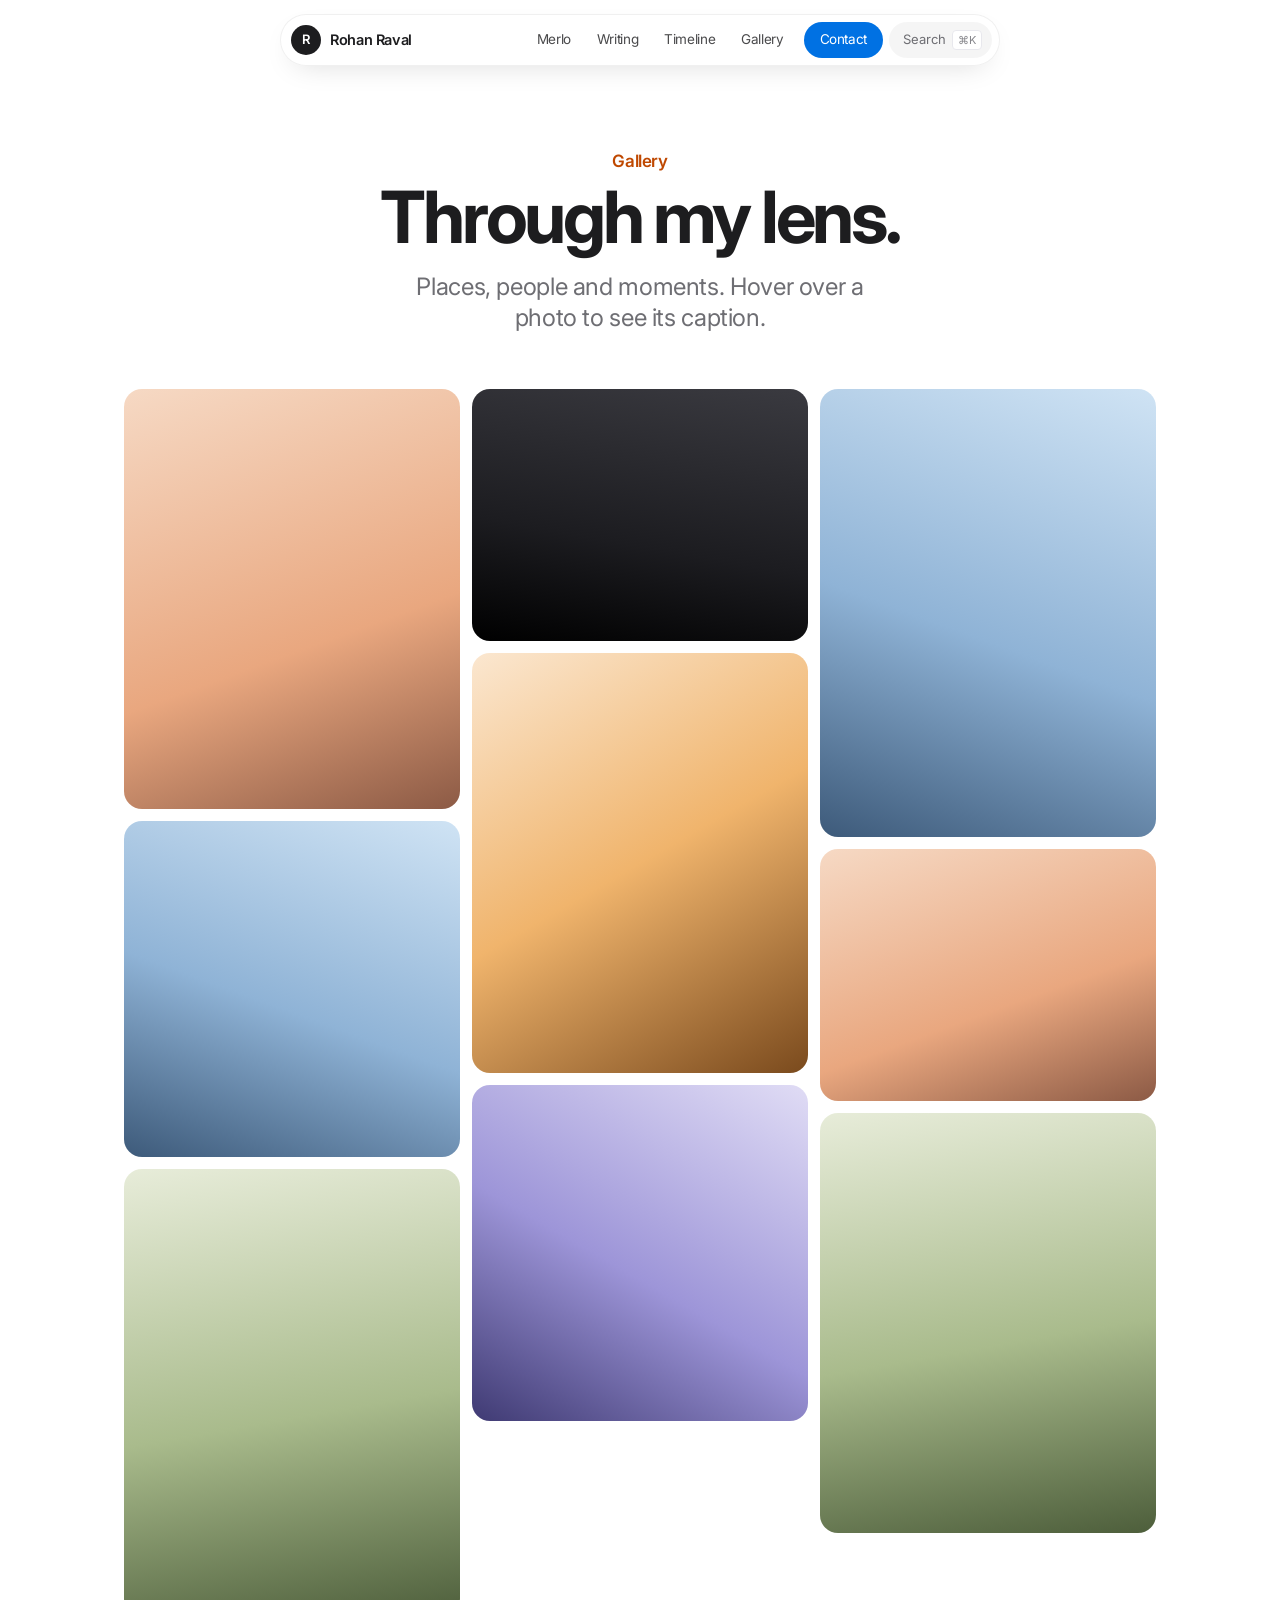
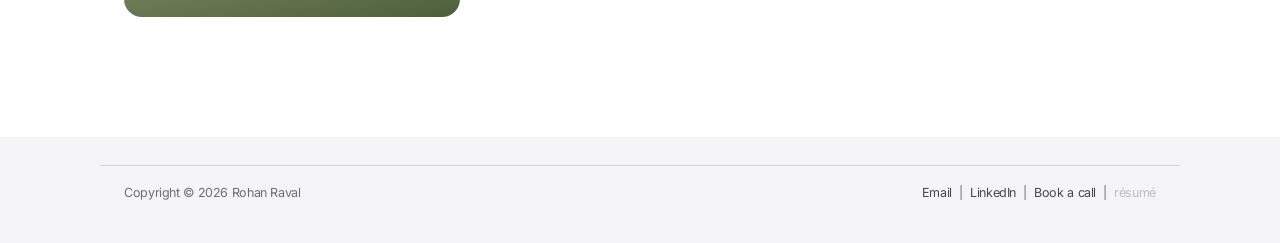
==== commit 00be1a1b: "Home: intro line, résumé timeline, Timeline nav; center section labels Co-Authored-By: Claude Opus 5" ====
--- a/gallery.html
+++ b/gallery.html
@@ -17,6 +17,7 @@
     <div class="nav-links">
       <a href="index.html#merlo" class="hide-sm">Merlo</a>
       <a href="index.html#writing" class="hide-sm">Writing</a>
+      <a href="index.html#timeline" class="hide-sm">Timeline</a>
       <a href="gallery.html" class="hide-sm">Gallery</a>
       <a href="index.html#contact" class="nav-cta">Contact</a>
       <button class="kbd-btn" data-cmdk><span class="label">Search</span><kbd>⌘K</kbd></button>
--- a/assets/style.css
+++ b/assets/style.css
@@ -94,24 +94,12 @@
 .qc:hover { background: #ebebef; }
 .qc svg { width: 16px; height: 16px; }
 .qc .ok { width: 7px; height: 7px; border-radius: 50%; background: var(--green); box-shadow: 0 0 0 3px rgba(31,157,85,.18); }
-.hero-visual {
-  width: min(1100px, 92%); aspect-ratio: 16/7; margin: 64px auto 0; border-radius: 28px;
-  background:
-    radial-gradient(60% 80% at 20% 30%, rgba(255,170,120,.55), transparent 60%),
-    radial-gradient(55% 75% at 80% 40%, rgba(120,140,255,.55), transparent 60%),
-    radial-gradient(70% 90% at 50% 100%, rgba(200,120,220,.45), transparent 60%),
-    #f5f5f7;
-  box-shadow: 0 30px 80px -30px rgba(40,40,80,.30);
-  transform: scale(.94); transition: transform 1.2s cubic-bezier(.2,.8,.2,1);
-}
-.hero-visual.in { transform: scale(1); }
-
 /* ---------- Sections ---------- */
 .section { padding: 120px 0; }
 .section.gray { background: var(--bg-2); }
 .section.tight { padding-top: 12px; }
 .s-head { text-align: center; max-width: 820px; margin: 0 auto 56px; }
-.s-head .kicker { font-size: 17px; font-weight: 600; color: var(--orange); margin: 0 0 8px; }
+.s-head .kicker { font-size: 17px; font-weight: 600; color: var(--orange); margin: 0 auto 8px; }
 .s-head h2 { font-size: clamp(40px, 6vw, 72px); line-height: 1.04; letter-spacing: -.045em; font-weight: 700; margin: 0; }
 .s-head p { font-size: clamp(19px, 2.2vw, 24px); line-height: 1.3; color: var(--text-2); margin: 16px auto 0; max-width: 34ch; }
 
@@ -156,6 +144,74 @@
 .mock .row { display: flex; align-items: center; gap: 10px; padding: 12px; border-radius: 12px; background: var(--bg-2); font-size: 15px; color: var(--text-2); }
 .mock .row b { width: 8px; height: 8px; border-radius: 50%; flex-shrink: 0; }
 .mock .line { height: 10px; border-radius: 6px; background: var(--bg-2); }
+
+/* ---------- Merlo demo: line item ↔ plan source ---------- */
+.demo { background: #fff; border: 1px solid var(--line-soft); border-radius: 24px; overflow: hidden;
+  box-shadow: 0 40px 80px -40px rgba(30,40,80,.28); text-align: left; }
+.demo-top { display: flex; align-items: center; gap: 14px; padding: 14px 18px; border-bottom: 1px solid var(--line-soft); font-size: 13px; color: var(--text-2); }
+.demo-top .dots { display: flex; gap: 6px; } .demo-top .dots i { width: 10px; height: 10px; border-radius: 50%; background: var(--line-soft); }
+.demo-title { flex: 1; white-space: nowrap; overflow: hidden; text-overflow: ellipsis; }
+.demo-status { display: inline-flex; align-items: center; gap: 6px; color: var(--green); font-weight: 500; white-space: nowrap; }
+.demo-status b { width: 7px; height: 7px; border-radius: 50%; background: var(--green); box-shadow: 0 0 0 3px rgba(31,157,85,.18); }
+.demo-body { display: grid; grid-template-columns: 1.05fr 1fr; }
+.plan { margin: 0; padding: 22px; background: #f8fafc; border-right: 1px solid var(--line-soft); display: flex; flex-direction: column; gap: 12px; }
+.plan svg { width: 100%; height: auto; display: block; }
+.plan figcaption { display: flex; align-items: center; gap: 10px; font-size: 13px; color: var(--text-2); }
+.plan .sheet { font-family: var(--mono); font-size: 12px; font-weight: 600; color: #fff; background: var(--cur, var(--blue)); border-radius: 6px; padding: 3px 7px; transition: background .3s; }
+.plan .hl { color: #c9d1dc; stroke: #8a94a3; opacity: .22; transition: opacity .35s, color .35s, stroke .35s, filter .35s; }
+.plan .hl[data-k="0"], .plan .hl[data-k="3"] { stroke: none; }
+.plan .hl.walls { stroke: #3a3a40; opacity: 1; }
+.plan .hl.glass { stroke: #7fb2e5; opacity: 1; }
+.plan .hl.doors { stroke: #3a3a40; opacity: 1; }
+.plan .hl .gap { fill: #f8fafc; stroke: none; }
+.plan .hl.on { color: var(--c); stroke: var(--c); opacity: 1; filter: drop-shadow(0 0 6px color-mix(in srgb, var(--c) 55%, transparent)); }
+.plan .hl.walls.on, .plan .hl.glass.on { stroke-width: 7; }
+.plan .room-labels text { font: 600 9px var(--font); letter-spacing: .08em; fill: #9aa3af; text-anchor: middle; }
+.items { display: flex; flex-direction: column; padding: 10px; }
+.item { all: unset; box-sizing: border-box; cursor: pointer; display: grid; grid-template-columns: 10px 1fr auto auto; align-items: center; gap: 12px;
+  padding: 14px 12px; border-radius: 12px; transition: background .25s; }
+.item + .item { margin-top: 2px; }
+.item b { width: 9px; height: 9px; border-radius: 50%; background: var(--c); }
+.item .desc { font-size: 15px; font-weight: 500; color: var(--text); line-height: 1.3; }
+.item small { display: block; font-size: 12.5px; font-weight: 400; color: var(--text-3); margin-top: 2px; }
+.item .amt { font-size: 15px; font-variant-numeric: tabular-nums; font-weight: 600; }
+.item .src { font-family: var(--mono); font-size: 11.5px; color: var(--text-2); border: 1px solid var(--line); border-radius: 6px; padding: 2px 6px; transition: all .25s; }
+.item.on { background: color-mix(in srgb, var(--c) 9%, #fff); }
+.item.on .src { background: var(--c); border-color: var(--c); color: #fff; }
+.item:focus-visible { outline: 2px solid var(--blue); outline-offset: 2px; }
+.items-foot { margin-top: auto; display: flex; justify-content: space-between; padding: 14px 12px 6px; border-top: 1px solid var(--line-soft); font-size: 13px; color: var(--text-2); }
+.items-foot strong { color: var(--text); font-variant-numeric: tabular-nums; }
+.demo-note { text-align: center; font-size: 13px; color: var(--text-3); margin: 14px 0 0; }
+.ctas.center { justify-content: center; margin-top: 28px; }
+@media (max-width: 760px) {
+  .demo-body { grid-template-columns: 1fr; }
+  .plan { border-right: 0; border-bottom: 1px solid var(--line-soft); padding: 16px; }
+  .demo-status { display: none; }
+  .item { gap: 10px; padding: 12px 8px; grid-template-columns: 10px 1fr auto; }
+  .item .src { display: none; }
+}
+
+/* ---------- Hero intro line ---------- */
+.home-hero .intro { font-size: 16px; line-height: 1.45; color: var(--text-3); margin: 14px auto 0; max-width: 46ch; }
+
+/* ---------- Timeline ---------- */
+.tl { list-style: none; margin: 0 auto; padding: 0; max-width: 820px; position: relative; }
+.tl::before { content: ""; position: absolute; left: 168px; top: 10px; bottom: 10px; width: 2px; background: var(--line-soft); }
+.tl-item { display: grid; grid-template-columns: 150px 1fr; gap: 0 38px; padding: 0 0 40px; position: relative; }
+.tl-item::before { content: ""; position: absolute; left: 162px; top: 7px; width: 14px; height: 14px; border-radius: 50%;
+  background: #fff; border: 2px solid var(--line); box-sizing: border-box; }
+.tl-item.now::before { background: var(--blue); border-color: var(--blue); box-shadow: 0 0 0 5px rgba(0,113,227,.15); }
+.tl-date { text-align: right; font-size: 14px; font-weight: 500; color: var(--text-3); padding-top: 3px; font-variant-numeric: tabular-nums; }
+.tl-item.now .tl-date { color: var(--blue); }
+.tl-body h3 { margin: 0; font-size: 24px; letter-spacing: -.03em; line-height: 1.2; }
+.tl-role { margin: 4px 0 0; font-size: 15px; color: var(--orange); font-weight: 500; }
+.tl-body p:last-child { margin: 8px 0 0; font-size: 16px; color: var(--text-2); line-height: 1.5; }
+@media (max-width: 640px) {
+  .tl::before { left: 6px; }
+  .tl-item { grid-template-columns: 1fr; padding-left: 32px; gap: 4px; }
+  .tl-item::before { left: 0; top: 4px; }
+  .tl-date { text-align: left; padding-top: 0; }
+}
 
 /* ---------- Contact (Apple-style cards) ---------- */
 .contact-grid { display: grid; grid-template-columns: repeat(3, 1fr); gap: 16px; }
@@ -301,7 +357,7 @@
 /* ---------- Motion ---------- */
 .reveal { opacity: 0; transform: translateY(24px); transition: opacity .9s ease, transform .9s cubic-bezier(.2,.8,.2,1); }
 .reveal.in { opacity: 1; transform: none; }
-@media (prefers-reduced-motion: reduce) { .reveal, .hero-visual, .p-hero .visual { opacity: 1; transform: none; transition: none; } html { scroll-behavior: auto; } }
+@media (prefers-reduced-motion: reduce) { .reveal, .p-hero .visual { opacity: 1; transform: none; transition: none; } html { scroll-behavior: auto; } }
 
 /* placeholder photo gradients */
 .ph { background: var(--bg-2); }
@@ -311,3 +367,89 @@
 .ph.g4 { background: linear-gradient(190deg, #3a3a40, #1c1c20 60%, #000); }
 .ph.g5 { background: linear-gradient(150deg, #fbe7d0, #f0b46c 50%, #7a4a1d); }
 .ph.g6 { background: linear-gradient(210deg, #e0dcf5, #9d95d8 55%, #3f3a73); }
+
+/* =====================================================================
+   Résumé designs
+   ===================================================================== */
+.rz { padding: 140px 0 100px; }
+.rz-hero { text-align: center; }
+.rz-hero .kicker { font-size: 19px; font-weight: 600; color: var(--orange); margin: 0; }
+.rz-hero h1 { font-size: clamp(48px, 8vw, 96px); line-height: 1.02; letter-spacing: -.05em; font-weight: 700; margin: 8px 0 0;
+  background: linear-gradient(180deg, #1d1d1f 40%, #6e6e73); -webkit-background-clip: text; background-clip: text; color: transparent; }
+.rz-hero .tagline { font-size: clamp(20px, 2.4vw, 26px); color: var(--text-2); margin: 14px auto 0; max-width: 34ch; line-height: 1.3; }
+.rz-stats { display: grid; grid-template-columns: repeat(4, 1fr); gap: 12px; margin: 64px 0 0; }
+@media (max-width: 860px) { .rz-stats { grid-template-columns: repeat(2, 1fr); } }
+.rz-stat { background: var(--bg-2); border-radius: 22px; padding: 28px 24px; text-align: center; }
+.rz-stat .num { font-size: clamp(40px, 5vw, 56px); font-weight: 700; letter-spacing: -.045em; line-height: 1; }
+.rz-stat .lbl { margin-top: 10px; font-size: 15px; color: var(--text-2); line-height: 1.35; }
+.rz-h2 { font-size: clamp(32px, 4.4vw, 48px); letter-spacing: -.04em; font-weight: 700; margin: 96px 0 24px; }
+.rz-h2.center { text-align: center; }
+
+/* Design A: classic timeline */
+.rz-a { max-width: 820px; margin: 0 auto; }
+.rz-a .rz-hero { text-align: left; }
+.rz-a .rz-hero .tagline { margin-left: 0; }
+.rz-a .rz-h2 { font-size: 28px; margin: 64px 0 4px; }
+.ra-item { display: grid; grid-template-columns: 150px 1fr; gap: 28px; padding: 26px 0; border-bottom: 1px solid var(--line-soft); }
+.ra-item .when { font-size: 15px; color: var(--text-3); padding-top: 3px; }
+.ra-item .where { font-size: 14px; color: var(--text-3); margin-top: 2px; }
+.ra-item h3 { margin: 0; font-size: 21px; letter-spacing: -.02em; }
+.ra-item h3 span { color: var(--text-2); font-weight: 500; }
+.ra-item .what { margin: 4px 0 0; color: var(--text-2); font-size: 17px; }
+.ra-item ul { margin: 12px 0 0; padding-left: 18px; color: var(--text); font-size: 16px; line-height: 1.55; }
+.ra-item li { margin: 4px 0; }
+.ra-item.feature { background: linear-gradient(135deg, #eef5fe, #fff 70%); border-radius: 22px; padding: 28px; border: 0; margin: 12px -28px 0; }
+@media (max-width: 640px) { .ra-item { grid-template-columns: 1fr; gap: 6px; } .ra-item.feature { margin: 12px 0 0; padding: 22px; } }
+
+/* Design B: product page */
+.rb-feature { background: #000; color: #f5f5f7; border-radius: 28px; padding: 64px 48px; text-align: center; margin-top: 16px; }
+.rb-feature .kicker { color: #f5b14b; font-weight: 600; font-size: 17px; margin: 0; }
+.rb-feature h3 { font-size: clamp(40px, 6vw, 64px); letter-spacing: -.045em; margin: 6px 0 0; line-height: 1.04; }
+.rb-feature .tagline { font-size: clamp(19px, 2.2vw, 24px); color: #a1a1a6; margin: 12px auto 0; max-width: 36ch; }
+.rb-steps { display: grid; grid-template-columns: repeat(4, 1fr); gap: 12px; margin-top: 44px; text-align: left; }
+@media (max-width: 860px) { .rb-steps { grid-template-columns: 1fr 1fr; } }
+.rb-steps div { background: #1c1c1e; border-radius: 18px; padding: 22px; }
+.rb-steps b { display: block; font-size: 30px; letter-spacing: -.03em; background: linear-gradient(90deg, #6e8bff, #c06bd8 60%, #f08a5d); -webkit-background-clip: text; background-clip: text; color: transparent; }
+.rb-steps span { display: block; color: #a1a1a6; font-size: 15px; margin-top: 6px; line-height: 1.35; }
+.rb-cards { display: grid; grid-template-columns: 1fr 1fr; gap: 12px; }
+@media (max-width: 760px) { .rb-cards { grid-template-columns: 1fr; } }
+.rb-card { background: var(--bg-2); border-radius: 24px; padding: 36px 32px; display: flex; flex-direction: column; }
+.rb-card .co { font-size: 14px; font-weight: 600; color: var(--orange); }
+.rb-card h3 { font-size: 28px; letter-spacing: -.03em; margin: 6px 0 0; line-height: 1.1; }
+.rb-card .meta { font-size: 14px; color: var(--text-3); margin-top: 6px; }
+.rb-card .big { margin-top: auto; padding-top: 28px; font-size: 44px; font-weight: 700; letter-spacing: -.045em; line-height: 1; }
+.rb-card p { color: var(--text-2); margin: 8px 0 0; font-size: 16px; }
+
+/* Design C: bento */
+.rc-grid { display: grid; grid-template-columns: repeat(6, 1fr); gap: 12px; margin-top: 56px; }
+.rc-grid > div { background: var(--bg-2); border-radius: 24px; padding: 28px; display: flex; flex-direction: column; min-height: 200px; }
+.rc-grid .s2 { grid-column: span 2; } .rc-grid .s3 { grid-column: span 3; } .rc-grid .s4 { grid-column: span 4; } .rc-grid .s6 { grid-column: span 6; }
+@media (max-width: 860px) { .rc-grid > div { grid-column: span 6 !important; } }
+.rc-grid .tag { font-size: 13px; font-weight: 600; color: var(--orange); }
+.rc-grid h3 { font-size: 26px; letter-spacing: -.03em; margin: 6px 0 0; line-height: 1.12; }
+.rc-grid .meta { font-size: 14px; color: var(--text-3); margin-top: 4px; }
+.rc-grid p { color: var(--text-2); font-size: 16px; margin: 10px 0 0; }
+.rc-grid .num { margin-top: auto; padding-top: 18px; font-size: 48px; font-weight: 700; letter-spacing: -.05em; line-height: 1; }
+.rc-grid .dark { background: #000; color: #f5f5f7; }
+.rc-grid .dark p, .rc-grid .dark .meta { color: #a1a1a6; }
+.rc-grid .dark .tag { color: #f5b14b; }
+.rc-grid .blue { background: linear-gradient(135deg, #e8f2fd, #f5f5f7 75%); }
+.chips-row { display: flex; flex-wrap: wrap; gap: 8px; margin-top: 14px; }
+.chips-row span { font-size: 14px; background: #fff; border-radius: 999px; padding: 6px 12px; }
+.rc-grid .dark .chips-row span { background: #1c1c1e; color: #f5f5f7; }
+
+/* Read-more on résumé cards */
+.more { display: grid; grid-template-rows: 0fr; transition: grid-template-rows .45s cubic-bezier(.2,.8,.2,1); }
+.more > ul { overflow: hidden; margin: 0; padding: 0 0 0 18px; font-size: 15.5px; line-height: 1.55; color: var(--text); }
+.more li { margin: 6px 0; }
+.more li:first-child { margin-top: 18px; }
+.open .more { grid-template-rows: 1fr; }
+.read-btn { margin-top: 18px; align-self: flex-start; background: none; border: 0; padding: 0; font: inherit; font-size: 15px; color: var(--link); cursor: pointer; display: inline-flex; align-items: center; gap: 6px; }
+.read-btn:hover { text-decoration: underline; text-underline-offset: 3px; }
+.read-btn .pm { display: inline-grid; place-items: center; width: 22px; height: 22px; border-radius: 50%; background: var(--link); color: #fff; font-size: 15px; line-height: 1; transition: transform .3s; }
+.open .read-btn .pm { transform: rotate(45deg); }
+.rb-feature .more > ul { color: #f5f5f7; max-width: 720px; margin: 0 auto; text-align: left; }
+.rb-feature .read-btn { align-self: center; margin: 28px auto 0; color: #2997ff; }
+.rb-feature .read-btn .pm { background: #2997ff; }
+.rb-card .big + p + .read-btn, .rb-card .read-btn { margin-top: 18px; }
+.rb-cards { align-items: start; }
